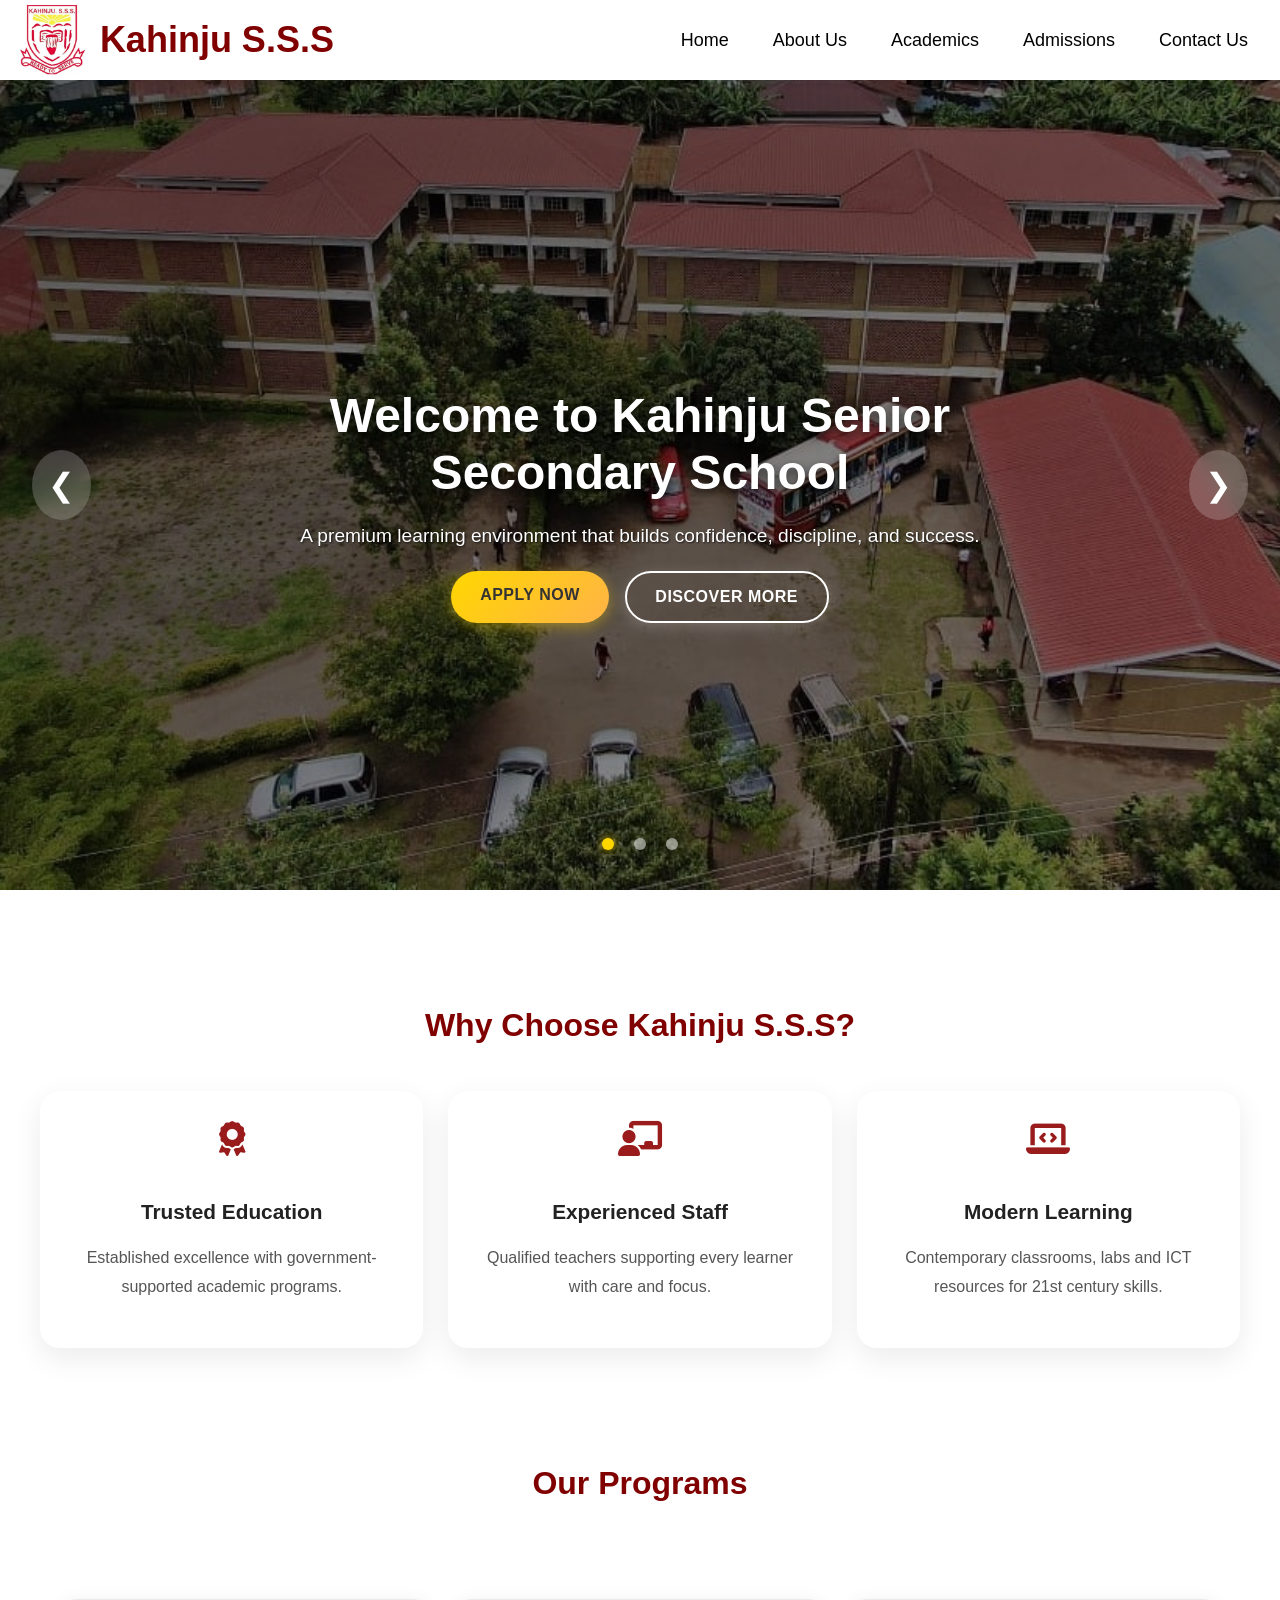
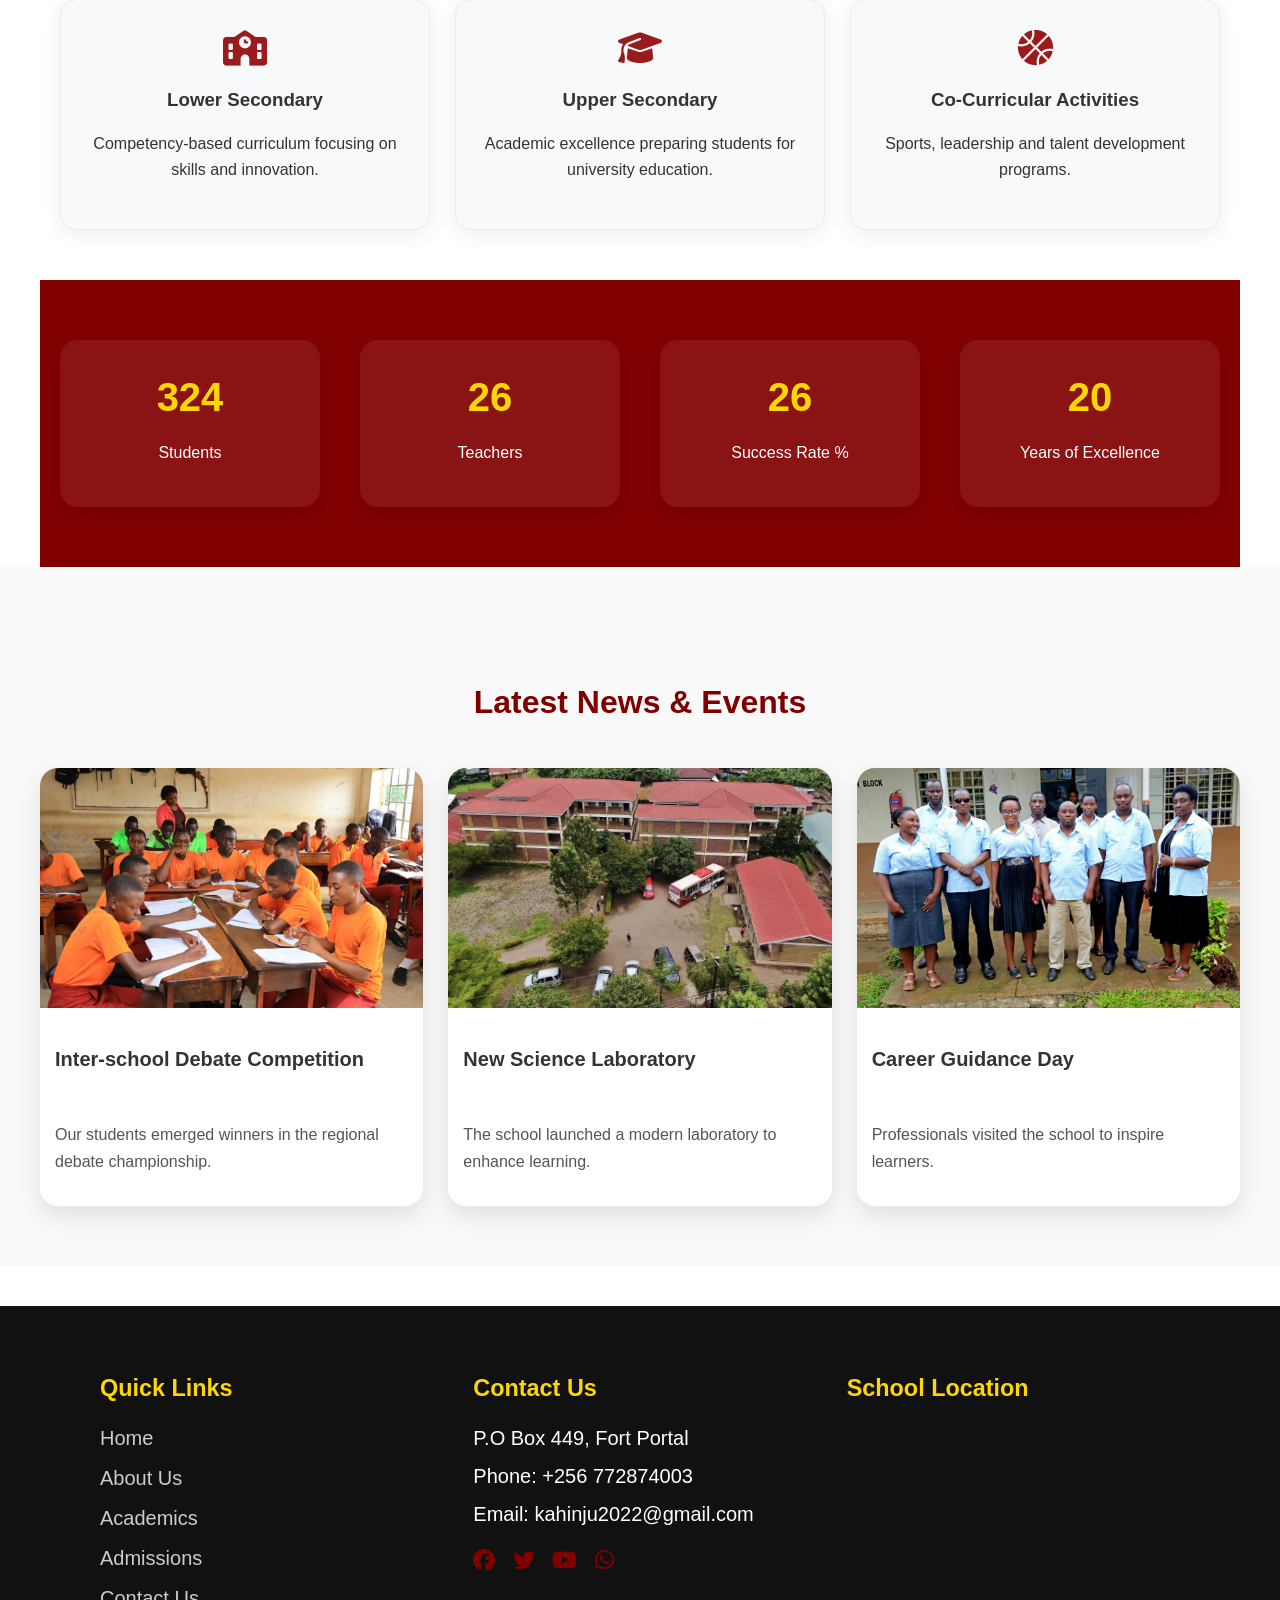
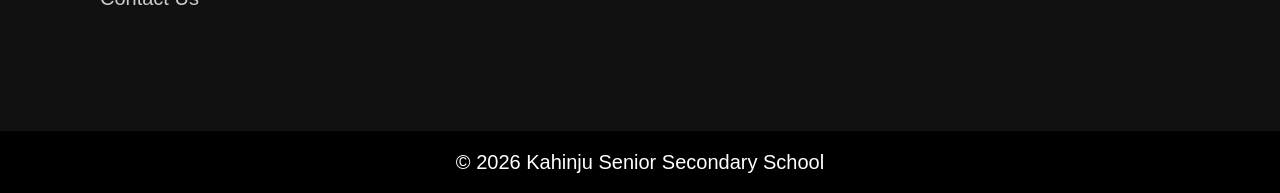
==== index.html @ 21c419ec "update update" ====
<!DOCTYPE html>
<html lang="en">
<head>
<meta charset="UTF-8">
<meta name="viewport" content="width=device-width, initial-scale=1.0">

<title>Kahinju Senior Secondary School</title>

<!-- Font Awesome -->
<link rel="stylesheet"
href="https://cdnjs.cloudflare.com/ajax/libs/font-awesome/6.4.0/css/all.min.css">

<!-- CSS -->
<link rel="stylesheet" href="css/style.css">
</head>

<body>

<!-- ================= HEADER ================= -->
<header>
<div class="logo-area">
<img src="images/logo.jpg" alt="School Logo">
<h2>Kahinju S.S.S</h2>
</div>

<nav>
<a href="index.html">Home</a>
<a href="about.html">About Us</a>
<a href="academics.html">Academics</a>
<a href="admissions.html">Admissions</a>
<a href="contact.html">Contact Us</a>
</nav>
<button class="menu-toggle" aria-label="Toggle menu"><i class="fas fa-bars"></i></button>
</header>

<!-- ================= HERO SLIDER ================= -->
<section class="hero">

<div class="slider">

<div class="slide active">
<img src="images/view.jpeg" alt="School View">
<div class="slide-overlay"></div>
</div>

<div class="slide">
<img src="images/students.jpeg" alt="Students">
<div class="slide-overlay"></div>
</div>

<div class="slide">
<img src="images/staff.jpeg" alt="Staff">
<div class="slide-overlay"></div>
</div>

</div>

<div class="hero-content">
<h1 class="hero-title">Welcome to Kahinju Senior Secondary School</h1>
<p class="hero-subtitle">A premium learning environment that builds confidence, discipline, and success.</p>
<div class="hero-buttons">
<a href="admissions.html" class="btn-primary">Apply Now</a>
<a href="about.html" class="btn-secondary">Discover More</a>
</div>
</div>

<button class="prev" type="button" aria-label="Previous slide">&#10094;</button>
<button class="next" type="button" aria-label="Next slide">&#10095;</button>

<div class="dots">
<span class="dot active" data-slide="0"></span>
<span class="dot" data-slide="1"></span>
<span class="dot" data-slide="2"></span>
</div>

</section>

<!-- ================= WHY CHOOSE US ================= -->
<section class="why-choose" aria-label="Why Choose Us">
<h2 class="section-title">Why Choose Kahinju S.S.S?</h2>
<div class="why-grid">
<div class="why-card">
<i class="fas fa-award"></i>
<h3>Trusted Education</h3>
<p>Established excellence with government-supported academic programs.</p>
</div>
<div class="why-card">
<i class="fas fa-chalkboard-teacher"></i>
<h3>Experienced Staff</h3>
<p>Qualified teachers supporting every learner with care and focus.</p>
</div>
<div class="why-card">
<i class="fas fa-laptop-code"></i>
<h3>Modern Learning</h3>
<p>Contemporary classrooms, labs and ICT resources for 21st century skills.</p>
</div>
</div>
</section>

<!-- ================= PROGRAMS ================= -->
<section aria-label="Our Programs">
<h2 class="section-title">Our Programs</h2>

<div class="cards">

<div class="card">
<i class="fas fa-school"></i>
<h3>Lower Secondary</h3>
<p>Competency-based curriculum focusing on skills and innovation.</p>
</div>

<div class="card">
<i class="fas fa-graduation-cap"></i>
<h3>Upper Secondary</h3>
<p>Academic excellence preparing students for university education.</p>
</div>

<div class="card">
<i class="fas fa-basketball-ball"></i>
<h3>Co-Curricular Activities</h3>
<p>Sports, leadership and talent development programs.</p>
</div>

</div>
</section>

<!-- ================= STATISTICS ================= -->
<section class="stats">

<div class="stat">
<h2 class="counter" data-target="1200">0</h2>
<p>Students</p>
</div>

<div class="stat">
<h2 class="counter" data-target="70">0</h2>
<p>Teachers</p>
</div>

<div class="stat">
<h2 class="counter" data-target="98">0</h2>
<p>Success Rate %</p>
</div>

<div class="stat">
<h2 class="counter" data-target="20">0</h2>
<p>Years of Excellence</p>
</div>

</section>

<!-- ================= NEWS ================= -->
<section class="news">

<h2 class="section-title">Latest News & Events</h2>

<div class="news-container">

<div class="news-card">
<img src="images/class.jpeg" alt="Debate Competition">
<h3>Inter-school Debate Competition</h3>
<p>Our students emerged winners in the regional debate championship.</p>
</div>

<div class="news-card">
<img src="images/view.jpeg" alt="Science Laboratory">
<h3>New Science Laboratory</h3>
<p>The school launched a modern laboratory to enhance learning.</p>
</div>

<div class="news-card">
<img src="images/staff2.jpeg" alt="Career Guidance">
<h3>Career Guidance Day</h3>
<p>Professionals visited the school to inspire learners.</p>
</div>

</div>
</section>

<!-- ================= FOOTER ================= -->
<footer class="footer">

<div class="footer-container">

<div class="footer-section">
<h3>Quick Links</h3>
<ul>
<li><a href="index.html">Home</a></li>
<li><a href="about.html">About Us</a></li>
<li><a href="academics.html">Academics</a></li>
<li><a href="admissions.html">Admissions</a></li>
<li><a href="contact.html">Contact Us</a></li>
</ul>
</div>

<div class="footer-section">
<h3>Contact Us</h3>
<p>P.O Box 449, Fort Portal</p>
<p>Phone: +256 772874003</p>
<p>Email: kahinju2022@gmail.com</p>

<div class="social-icons">
<i class="fab fa-facebook"></i>
<i class="fab fa-twitter"></i>
<i class="fab fa-youtube"></i>
<i class="fab fa-whatsapp"></i>
</div>
</div>

<div class="footer-section map-section">
<h3>School Location</h3>
<iframe
src="https://www.google.com/maps?q=Fort%20Portal%20Uganda&output=embed"
title="School Location Map"
loading="lazy">
</iframe>
</div>

</div>

<div class="footer-bottom">
© 2026 Kahinju Senior Secondary School
</div>

</footer>

<!-- ================= JAVASCRIPT ================= -->
<script>

let slides=document.querySelectorAll(".slide");
let dots=document.querySelectorAll(".dot");
let index=0;
let autoSlideInterval;

function showSlide(i){
slides.forEach(s=>s.classList.remove("active"));
dots.forEach(d=>d.classList.remove("active"));
slides[i].classList.add("active");
dots[i].classList.add("active");
index=i;
}

function nextSlide(){
index=(index+1)%slides.length;
showSlide(index);
}

function prevSlide(){
index=(index-1+slides.length)%slides.length;
showSlide(index);
}

document.querySelector(".next").onclick=nextSlide;
document.querySelector(".prev").onclick=prevSlide;

dots.forEach((dot, i) => {
dot.addEventListener('click', () => showSlide(i));
});

function startAutoSlide(){
autoSlideInterval = setInterval(nextSlide, 5000);
}

function stopAutoSlide(){
clearInterval(autoSlideInterval);
}

startAutoSlide();

// Pause on hover
document.querySelector('.hero').addEventListener('mouseenter', stopAutoSlide);
document.querySelector('.hero').addEventListener('mouseleave', startAutoSlide);

/* COUNTER */
const statsSection = document.querySelector('.stats');
let countersStarted = false;

const observer = new IntersectionObserver((entries) => {
    entries.forEach(entry => {
        if (entry.isIntersecting && !countersStarted) {
            countersStarted = true;
            startCounters();
        }
    });
}, { threshold: 0.3 }); // Trigger when 30% of the section is visible

if (statsSection) {
    observer.observe(statsSection);
}

function startCounters() {
    document.querySelectorAll(".counter").forEach(counter => {
        const update = () => {
            const target = +counter.dataset.target;
            const count = +counter.innerText;
            const inc = target / 100;

            if (count < target) {
                counter.innerText = Math.ceil(count + inc);
                setTimeout(update, 20);
            } else {
                counter.innerText = target;
            }
        };
        update();
    });
}



</script>
<script src="js/menu.js"></script>

</body>
</html>
---- css/style.css ----
/* ===== GENERAL ===== */
*, *::before, *::after {
  box-sizing: border-box;
}

body{
margin:0;
font-family:'Segoe UI', Tahoma, Geneva, Verdana, sans-serif;
line-height:1.6;
color:#222;
min-height:100vh;
background:#fff;
}

img {
  max-width: 100%;
  height: auto;
  display: block;
}

.section-title{
text-align:center;
font-size:2.2rem;
margin:50px 0 30px;
font-weight:600;
color:#333;
}

/* ===== HEADER / NAVIGATION ===== */

header{
position:sticky;
top:0;
background:white;
display:flex;
justify-content:space-between;
align-items:center;
min-height:80px;
padding:0 20px;
flex-wrap:wrap;
box-shadow:0 2px 8px rgba(0,0,0,0.1);
z-index:1000;
}

/* logo area */
.logo-area{
display:flex;
align-items:center;
gap:15px;
color:maroon;
height:100%;
}

/* logo image stays visible */
.logo-area img{
max-height:70px;
width:auto;
object-fit:contain;
}

/* school name */
.logo-area h2{
font-size:36px;
margin:0;
font-weight:600;
}

/* navigation links */
nav{
display:flex;
align-items:center;
flex-wrap:wrap;
gap:20px;
justify-content:center;
}

nav a{
text-decoration:none;
color:black;
font-weight:500;
margin:0;
padding:8px 12px;
font-size:18px;
display:flex;
align-items:center;
height:auto;
transition:0.3s;
border-radius:4px;
}

nav a:hover{
color:#ffd700;
}

.menu-toggle {
  display: none;
  border: none;
  background: none;
  color: #222;
  font-size: 2rem;
  cursor: pointer;
  padding: 10px;
}

/* ===== HERO ===== */
.hero{
position:relative;
height:90vh;
overflow:hidden;
}

.slider,.slide{
position:absolute;
width:100%;
height:100%;
}

.slide{
opacity:0;
transition:opacity 1.2s ease-in-out;
}

.slide.active{opacity:1;}

.slide img{
width:100%;
height:100%;
object-fit:cover;
}

.slide-overlay {
position: absolute;
top: 0;
left: 0;
width: 100%;
height: 100%;
background: linear-gradient(135deg, rgba(0,0,0,0.6) 0%, rgba(0,0,0,0.4) 100%);
}

.hero-content{
position:absolute;
top:50%;
left:50%;
transform:translate(-50%, -50%);
color:white;
text-align:center;
z-index:3;
max-width:800px;
width:90%;
animation: fadeInUp 1.5s ease-out;
}

@keyframes fadeInUp {
from {
opacity: 0;
transform: translate(-50%, -30%);
}
to {
opacity: 1;
transform: translate(-50%, -50%);
}
}

.hero-title{
font-size:3.5rem;
font-weight:700;
margin-bottom:1rem;
text-shadow:2px 2px 4px rgba(0,0,0,0.7);
line-height:1.2;
color: white !important;
}

.hero-tag{
font-size:0.95rem;
letter-spacing:0.18em;
text-transform:uppercase;
color:#ffd700;
margin-bottom:1rem;
font-weight:700;
}

.hero-subtitle{
font-size:1.3rem;
margin-bottom:2rem;
text-shadow:1px 1px 2px rgba(0,0,0,0.7);
font-weight:300;
color: white !important;
}

.hero-buttons{
display:flex;
gap:1rem;
justify-content:center;
flex-wrap:wrap;
margin-bottom:0;
}

.hero-note{
margin:1.5rem 0 2.5rem;
font-size:1rem;
color:rgba(255,255,255,0.88);
max-width:650px;
margin-left:auto;
margin-right:auto;
line-height:1.8;
}

.btn-primary, .btn-secondary{
display:inline-block;
padding:0.7rem 1.8rem;
border-radius:50px;
text-decoration:none;
font-weight:600;
font-size:1rem;
transition:all 0.3s ease;
text-transform:uppercase;
letter-spacing:0.5px;
}

.btn-primary{
background:linear-gradient(135deg, #ffd700, #ffb347);
color:#333;
box-shadow:0 4px 15px rgba(255,215,0,0.4);
}

.btn-primary:hover{
transform:translateY(-3px);
box-shadow:0 6px 20px rgba(255,215,0,0.6);
}

.btn-secondary{
background:transparent;
color:white;
border:2px solid white;
box-shadow:0 4px 15px rgba(255,255,255,0.2);
}

.btn-secondary:hover{
background:white;
color:#333;
transform:translateY(-3px);
}

/* arrows */
.prev,.next{
position:absolute;
top:50%;
transform:translateY(-50%);
background:rgba(255,255,255,0.2);
color:white;
border:none;
font-size:2rem;
padding:1rem;
cursor:pointer;
border-radius:50%;
transition:all 0.3s ease;
backdrop-filter:blur(10px);
}

.prev{left:2rem;}
.next{right:2rem;}

.prev:hover, .next:hover{
background:rgba(255,255,255,0.4);
transform:translateY(-50%) scale(1.1);
}

/* dots */
.dots{
position:absolute;
bottom:2rem;
width:100%;
text-align:center;
}

.dot{
height:12px;
width:12px;
background:rgba(255,255,255,0.5);
display:inline-block;
margin:0 8px;
border-radius:50%;
cursor:pointer;
transition:all 0.3s ease;
}

.dot.active{background:#ffd700; box-shadow:0 0 10px rgba(255,215,0,0.8);}

.dot:hover{background:rgba(255,255,255,0.8);}

/* ===== CARDS ===== */
.cards{
display:flex;
gap:25px;
padding:50px 20px;
max-width:1200px;
margin:0 auto;
}

.why-choose{
background:#fff;
padding:60px 20px;
}

.why-grid{
display:grid;
grid-template-columns:repeat(3,minmax(220px,1fr));
gap:25px;
max-width:1200px;
margin:0 auto;
}

.why-card{
background:white;
border-radius:20px;
padding:30px;
box-shadow:0 10px 30px rgba(0,0,0,0.08);
text-align:center;
transition:transform 0.3s ease, box-shadow 0.3s ease;
}

.why-card:hover{
transform:translateY(-6px);
box-shadow:0 18px 45px rgba(0,0,0,0.12);
}

.why-card i{
font-size:2.2rem;
color:#991b1b;
margin-bottom:18px;
}

.why-card h3{
font-size:1.3rem;
margin-bottom:12px;
color:#222;
}

.why-card p{
color:#555;
line-height:1.8;
}

.card{
flex:1;
background:#f8f9fa;
padding:30px 25px;
text-align:center;
border-radius:16px;
box-shadow:0 4px 20px rgba(0,0,0,0.08);
transition:transform .3s ease, box-shadow .3s ease;
border:1px solid #e9ecef;
}

.card i{
font-size:2.2rem;
color:#991b1b;
margin-bottom:20px;
display:block;
}

.card:hover{
background:#003366;
color:white;
transform:translateY(-5px);
}

/* ===== STATS ===== */
.stats{
background:maroon;
color:white;
display:flex;
justify-content:center;
gap:40px;
padding:60px 20px;
text-align:center;
max-width:1200px;
margin:0 auto;
}

.stat{
flex:1;
padding:25px 20px;
border-radius:18px;
background:rgba(255,255,255,0.08);
box-shadow:0 10px 20px rgba(0,0,0,0.08);
}

.stat h2{
color:#ffd700;
font-size:2.5rem;
margin:0;
font-weight:700;
}

.stat p{
margin-top:10px;
font-size:1rem;
line-height:1.7;
}

/* ===== NEWS ===== */
.news{
background:#f9f9f9;
padding:60px 20px;
}

.news-container{
display:flex;
gap:25px;
max-width:1200px;
margin:0 auto;
}

.news-card{
background:white;
flex:1;
border-radius:18px;
overflow:hidden;
box-shadow:0 10px 25px rgba(0,0,0,0.1);
transition:transform 0.3s ease, box-shadow 0.3s ease;
}

.news-card:hover{
transform:translateY(-6px);
box-shadow:0 14px 30px rgba(0,0,0,0.14);
}

.news-card img{
width:100%;
height:240px;
object-fit:cover;
}

.news-card h3,
.news-card p{
padding:15px;
}

.news-card h3{
font-size:1.25rem;
margin-bottom:10px;
}

.news-card p{
color:#555;
line-height:1.7;
}
/* ================= ABOUT HERO ================= */

/* ================= ABOUT HERO ================= */

.about-hero{
    position: relative;
    width: 100%;
    height: auto;      /* IMPORTANT — remove fixed height */
    overflow: hidden;
}

/* static image */
.about-image img{
    width: 100%;
    height: auto;      /* keeps original proportions */
    display: block;
}

/* dark overlay */
.about-hero::after{
    content:"";
    position:absolute;
    top:0;
    left:0;
    width:100%;
    height:100%;
    background:rgba(0,0,0,0.6);
}

/* text on image */
.hero-content{
    position: absolute;
    top: 50%;
    left: 50%;
    transform: translate(-50%, -50%);
    color: white;
    text-align: center;
}

.hero-content h1{
    font-size: 60px;
    text-shadow: 0 4px 10px rgba(0,0,0,0.7);
    color: white;
}

.hero-content p{
    color: white;
}
/* ================= ABOUT HISTORY SECTION ================= */

.about-history {
  padding: 60px 80px;
  background: #f9f9f9;
}

/* container layout */
.history-container {
  display: flex;
  align-items: center;
  justify-content: space-between;
  gap: 50px;
}

/* LEFT SIDE - TEXT */
.history-text {
  flex: 1;
}

.history-text h2 {
  font-size: 36px;
  color: maroon;
  margin-bottom: 20px;
}

.history-text p {
  font-size: 18px;
  line-height: 1.7;
  text-align: justify;
  margin-bottom: 15px;
}

/* RIGHT SIDE - IMAGE */
.history-image {
  flex: 1;
  display: flex;
  justify-content: flex-end;
  height: 500px;

}

.history-image img {
  width: 100%;
  max-width: 500px;
  border-radius: 10px;
  object-fit: cover;
  width: 100%;
  height: 100%;
}

/* ================= SCHOOL STATEMENTS ================= */

.school-statements {
  padding: 60px 80px;
  background: #f9f9f9;
}

/* section heading */
.section-title {
  text-align: center;
  font-size: 36px;
  color: maroon;
  margin-bottom: 40px;
}

/* container layout */
.statements-container {
  display: flex;
  justify-content: space-between;
  align-items: stretch; /* equal height boxes */
  gap: 30px;
}

/* statement boxes */
.statement-box {
  flex: 1;                 /* equal width like history columns */
  background: white;
  padding: 30px;
  border-radius: 10px;
  box-shadow: 0 3px 10px rgba(0,0,0,0.1);
  text-align: center;
  transition: 0.3s;
}

/* hover effect */
.statement-box:hover {
  transform: translateY(-5px);
  color: green;
}

/* icons */
.statement-box i {
  font-size: 35px;
  color: maroon;
  margin-bottom: 15px;
}

/* headings */
.statement-box h3 {
  font-size: 22px;
  margin-bottom: 15px;
}

/* text */
.statement-box p,
.statement-box ul {
  font-size: 18px;
  line-height: 1.6;
}

/* remove list bullets */
.statement-box ul {
  list-style: none;
  padding: 0;
}

.statement-box li {
  margin: 5px 0;
}


/* ================= FOOTER ================= */

.footer {
  background: #111;
  color: white;
  width: 100%;
  margin-top: 40px;
  font-size: 20px;
}

/* container layout */
.footer-container {
  display: flex;
  justify-content: space-between;
  align-items: stretch;
  gap: 40px;
  padding: 40px 60px;
  max-width: 1200px;
  margin: 0 auto;
  flex-wrap: wrap;
}

/* footer sections */
.footer-section {
  flex: 1;
  min-width: 250px;
}

.footer h3 {
  margin-bottom: 15px;
  color: #ffd700;
}

.footer p {
  margin: 6px 0;
}

/* quick links */
.footer-section ul {
  list-style: none;
  padding: 0;
  margin: 0;
}

.footer-section ul li {
  margin: 8px 0;
}

.footer-section ul li a {
  color: #ccc;
  text-decoration: none;
  transition: 0.3s;
}

.footer-section ul li a:hover {
  color: #ffd700;
}

/* social icons */
.social-icons {
  margin-top: 15px;
}

.social-icons i {
  font-size: 22px;
  margin-right: 12px;
  cursor: pointer;
  transition: 0.3s;
  color: maroon;
}

.social-icons i:hover {
  color: #ffd700;
}

/* map section */
.map-section iframe {
  width: 100%;
  height: 250px;
  border: none;
  border-radius: 8px;
  margin-top: 10px;
}

/* bottom copyright */
.footer-bottom {
  text-align: center;
  background: #000;
  padding: 15px;
  font-size: 20px;
}

/* ===== RESPONSIVE ===== */
@media(max-width:768px){
header{
flex-direction:column;
}

.cards,
.news-container,
.stats{
flex-direction:column;
}

.why-grid {
    grid-template-columns: repeat(2, 1fr);
    gap: 20px;
}

.footer-container {
    flex-direction: column;
    gap: 30px;
    padding: 30px 20px;
}

.footer-section {
    text-align: center;
}

.map-section iframe {
    height: 220px;
}
}

/* ================= SMOOTH SCROLL ================= */
html {
  scroll-behavior: smooth;
}

/* ================= HEADER SCROLL EFFECT ================= */
header {
  transition: all 0.3s ease;
}

header.scrolled {
  height: 50px;
  box-shadow: 0 4px 12px rgba(0,0,0,0.15);
}

/* ACTIVE NAVIGATION LINK */
nav a.active {
  color: maroon;
  border-bottom: 3px solid maroon;
  padding-bottom: 5px;
}



/* ================= UNIVERSITY LEVEL ACADEMICS ================= */

.academics section {
    padding: 70px 10%;
}
/* ================= ACADEMICS HERO FINAL ================= */

.academics-hero {
    position: relative;
    width: 100%;
    height: 100vh;
    overflow: hidden;
}

.academics-hero img {
    position: absolute;
    top: 0;
    left: 0;
    width: 100%;
    height: 100%;
    object-fit: cover;
}

.academics-hero .hero-text {
    position: absolute;
    top: 50%;
    left: 50%;
    transform: translate(-50%, -50%);
    color: white;
    text-align: center;
    z-index: 2;
}

.academics-hero .hero-text h1 {
    font-size: 60px;
    letter-spacing: 2px;
    color: white;
}

.academics-hero .hero-text p {
    font-size: 22px;
    color: white;
}


/* INTRO */
.intro-container {
    display: flex;
    align-items: center;
    gap: 40px;
    flex-wrap: wrap;
}

.intro-text {
    flex: 1;
}

.intro-image {
    flex: 1;
}

.intro-image img {
    width: 100%;
    border-radius: 10px;
}

/* LEVELS */
.section-title {
    text-align: center;
    margin-bottom: 40px;
    font-size: 32px;
}

.levels-grid {
    display: flex;
    gap: 30px;
    flex-wrap: wrap;
    justify-content: center;
}

.level-card {
    background: #f4f4f4;
    padding: 30px;
    width: 320px;
    border-radius: 10px;
    text-align: center;
    transition: 0.3s;
}

.level-card:hover {
    transform: translateY(-10px);
}

.level-card i {
    font-size: 40px;
    color: maroon;
    margin-bottom: 15px;
}

/* SUBJECTS */
.subjects-container {
    display: flex;
    flex-wrap: wrap;
    gap: 15px;
    justify-content: center;
}

.subjects-container span {
    background: #002147;
    color: white;
    padding: 12px 20px;
    border-radius: 30px;
    transition: 0.3s;
}

.subjects-container span:hover {
    background: maroon;
}

/* FACILITIES */
.facility-container {
    display: flex;
    align-items: center;
    gap: 40px;
    flex-wrap: wrap;
}

.facility-image,
.facility-text {
    flex: 1;
}

.facility-image img {
    width: 100%;
    border-radius: 10px;
}

/* CTA */
.academic-cta {
    text-align: center;
    background: #002147;
    color: white;
}

.apply-btn {
    display: inline-block;
    margin-top: 20px;
    padding: 14px 30px;
    background: gold;
    color: black;
    text-decoration: none;
    font-weight: bold;
    border-radius: 5px;
}


/* GENERAL STYLING */
body {
    font-family: Arial, sans-serif;
    margin: 0;
    line-height: 1.6;
    color: #333;
}

h1, h2, h3 {
    margin-bottom: 0.5em;
}

a {
    text-decoration: none;
}

/* HERO SECTION */
.admission-hero {
    height: 60vh;
    display: flex;
    justify-content: center;
    align-items: center;
    text-align: center;
    color: maroon;
}

.hero-content h1 {
    font-size: 3rem;
    color: maroon;
}

.hero-content p {
    font-size: 1.2rem;
    margin: 1em 0;
}

.cta-btn {
    display: inline-block;
    padding: 12px 25px;
    background-color: #007BFF;
    color: #fff;
    border-radius: 5px;
    font-weight: bold;
    transition: 0.3s;
}

.cta-btn:hover {
    background-color: #0056b3;
}

/* STEPS SECTION */
.admission-steps {
    padding: 50px 20px;
    text-align: center;
}

.steps-container {
    display: flex;
    flex-wrap: wrap;
    justify-content: center;
    gap: 20px;
    margin-top: 30px;
}

.step {
    background-color: #f4f4f4;
    padding: 20px;
    border-radius: 10px;
    width: 180px;
    transition: transform 0.3s;
}

.step:hover {
    transform: translateY(-5px);
}

.step-number {
    font-size: 2rem;
    font-weight: bold;
    color: #007BFF;
    display: block;
    margin-bottom: 10px;
}

/* ADMISSION FORM */
.admission-form-section {
    padding: 50px 20px;
    background-color: #f9f9f9;
}

.admission-form {
    max-width: 600px;
    margin: 0 auto;
    display: flex;
    flex-direction: column;
    gap: 15px;
}

.admission-form input,
.admission-form select {
    padding: 10px;
    border-radius: 5px;
    border: 1px solid #ccc;
}

.admission-form button {
    margin-top: 10px;
}

/* DOCUMENTS & DEADLINES */
.admission-info {
    display: flex;
    flex-wrap: wrap;
    gap: 50px;
    padding: 50px 20px;
    justify-content: center;
}

.admission-info div {
    max-width: 300px;
}

.admission-info ul {
    list-style: square;
    padding-left: 20px;
}

/* FAQ */
.admission-faq {
    padding: 50px 20px;
    background-color: #f4f4f4;
}

.faq-item {
    margin-bottom: 20px;
}

.faq-item h3 {
    cursor: pointer;
    color: #007BFF;
}

/* ================= CONTACT HERO ================= */
.academics-hero {
    position: relative;
    width: 100%;
    height: 100vh;
    overflow: hidden;
}

.academics-hero img {
    position: absolute;
    top: 0;
    left: 0;
    width: 100%;
    height: 100%;
    object-fit: cover;
}

.academics-hero .hero-text {
    position: absolute;
    top: 50%;
    left: 50%;
    transform: translate(-50%, -50%);
    color: maroon;
    text-align: center;
    z-index: 2;
}

.contact-hero h1 {
    font-size: 42px;
    margin-bottom: 10px;
    color: white;
}

.contact-hero p {
    font-size: 18px;
    color: white;
}


/* ================= CONTACT SECTION ================= */

.contact-section {
    display: grid;
    grid-template-columns: 1fr 1.2fr;
    gap: 40px;
    padding: 60px 8%;
    background: #f9f9f9;
}


/* Contact Info */

.contact-info h2 {
    margin-bottom: 25px;
    color: #003366;
}

.info-box {
    display: flex;
    align-items: flex-start;
    gap: 15px;
    margin-bottom: 25px;
}

.info-box i {
    font-size: 20px;
    color: #ff9800;
    margin-top: 5px;
}

.info-box h4 {
    margin: 0;
    color: #003366;
}


/* Contact Form */

.contact-form {
    background: white;
    padding: 30px;
    border-radius: 8px;
    box-shadow: 0 4px 12px rgba(0,0,0,0.08);
}

.contact-form h2 {
    margin-bottom: 20px;
    color: #003366;
}

.contact-form form {
    display: flex;
    flex-direction: column;
}

.contact-form input,
.contact-form textarea {
    margin-bottom: 15px;
    padding: 12px;
    border: 1px solid #ccc;
    border-radius: 5px;
    font-size: 15px;
}

.contact-form input:focus,
.contact-form textarea:focus {
    outline: none;
    border-color: #003366;
}

.contact-form button {
    background: #003366;
    color: white;
    padding: 12px;
    border: none;
    border-radius: 5px;
    font-size: 16px;
    cursor: pointer;
    transition: 0.3s;
}

.contact-form button:hover {
    background: #ff9800;
}


/* ================= CTA SECTION ================= */

.contact-cta {
    text-align: center;
    padding: 60px 20px;
    background: #003366;
    color: white;
}

.cta-btn {
    display: inline-block;
    margin-top: 15px;
    padding: 12px 28px;
    background: #ff9800;
    color: white;
    text-decoration: none;
    border-radius: 5px;
    font-weight: bold;
    transition: 0.3s;
}

.cta-btn:hover {
    background: white;
    color: #003366;
}


/* ================= MOBILE RESPONSIVE ================= */

@media (max-width: 900px) {
    section,
    .cards,
    .news-container,
    .stats,
    .about-history,
    .school-statements,
    .academic-facilities,
    .admission-form-section,
    .admission-faq,
    .contact-section {
        max-width: 1000px;
        margin: 0 auto;
    }

    header {
        padding: 10px 15px;
        align-items: flex-start;
    }

    .logo-area {
        justify-content: center;
        width: 100%;
        gap: 10px;
    }

    .logo-area h2 {
        font-size: 28px;
    }

    .logo-area img {
        max-height: 60px;
    }

    .menu-toggle {
        display: block;
        position: absolute;
        top: 15px;
        right: 15px;
    }

    nav {
        display: none;
        flex-direction: column;
        align-items: center;
        width: 100%;
        margin-top: 15px;
        background: white;
        padding: 15px 0;
        border-radius: 8px;
        box-shadow: 0 4px 12px rgba(0,0,0,0.1);
    }

    nav.show {
        display: flex;
    }

    nav a {
        font-size: 16px;
        padding: 12px 0;
        width: 100%;
        justify-content: center;
        border-bottom: 1px solid #eee;
    }

    nav a:last-child {
        border-bottom: none;
    }

    .hero {
        height: 70vh;
    }

    .hero-title {
        font-size: 2.5rem;
    }

    .hero-subtitle {
        font-size: 1.1rem;
        margin-bottom: 1.5rem;
    }

    .hero-buttons {
        flex-direction: column;
        gap: 0.8rem;
    }

    .btn-primary, .btn-secondary {
        padding: 0.7rem 1.5rem;
        font-size: 1rem;
    }

    .prev, .next {
        padding: 0.8rem;
        font-size: 1.5rem;
    }

    .prev {
        left: 1rem;
    }

    .next {
        right: 1rem;
    }

    .prev,
    .next {
        padding: 8px;
        font-size: 20px;
    }

    .cards,
    .news-container,
    .stats,
    .history-container,
    .statements-container,
    .facility-container,
    .levels-grid,
    .admission-info,
    .contact-section {
        flex-direction: column;
        gap: 20px;
    }

    .cards,
    .news-container,
    .stats {
        padding: 20px;
    }

    .stats {
        padding: 40px 20px;
    }

    .news-card img,
    .history-image img,
    .facility-image img,
    .contact-form img {
        height: auto;
    }

    .about-history,
    .school-statements,
    .academic-facilities,
    .admission-form-section,
    .admission-faq,
    .contact-section,
    .footer-container {
        padding: 30px 20px;
    }

    .history-image {
        height: auto;
    }

    .statement-box,
    .level-card,
    .admission-info div,
    .info-box,
    .step {
        width: 100%;
        max-width: 100%;
    }

    .intro-container,
    .facility-container,
    .history-container {
        align-items: stretch;
    }

    .contact-section {
        grid-template-columns: 1fr;
    }

    .footer-container {
        flex-direction: column;
        gap: 25px;
    }

    .footer iframe {
        height: 220px;
    }
}

@media (max-width: 600px) {
    header {
        padding: 8px 12px;
    }

    .logo-area h2 {
        font-size: 24px;
    }

    .logo-area img {
        max-height: 50px;
    }

    .section-title {
        font-size: 1.8rem;
        margin: 30px 0 20px;
    }

    .hero {
        min-height: 55vh;
    }

    .hero-tag {
        font-size: 0.75rem;
    }

    .hero-title {
        font-size: 1.55rem;
    }

    .hero-subtitle {
        font-size: 0.95rem;
    }

    .hero-buttons {
        flex-direction: column;
        gap: 10px;
    }

    .hero-buttons a {
        width: 100%;
        text-align: center;
    }

    .why-choose,
    .news {
        padding: 20px;
    }

    .why-grid,
    .cards,
    .news-container {
        gap: 20px;
    }

    .why-grid {
        grid-template-columns: 1fr;
    }

    .why-card,
    .card,
    .news-card {
        padding: 20px;
    }

    .stats {
        padding: 30px 20px;
        gap: 20px;
    }

    .stat {
        padding: 15px;
    }

    .footer-container {
        padding: 30px 20px;
        gap: 25px;
    }

    .footer-section {
        text-align: center;
    }

    .map-section iframe {
        height: 200px;
    }

    .admission-hero,
    .academics-hero {
        height: 55vh;
    }

    .admission-form,
    .contact-form {
        width: 100%;
        padding: 0;
    }

    .admission-form input,
    .admission-form select,
    .contact-form input,
    .contact-form textarea {
        font-size: 1rem;
    }

    .admission-info,
    .steps-container,
    .contact-section,
    .footer-container {
        gap: 15px;
    }

    .admission-info div,
    .info-box,
    .statement-box,
    .level-card,
    .step {
        padding: 15px;
    }

    .whatsapp-float {
        width: 50px;
        height: 50px;
        bottom: 18px;
        right: 18px;
    }
}

.hidden-field{
    display:none;
}
.whatsapp-float{
    position: fixed;
    bottom: 25px;
    right: 25px;
    background: #25D366;
    color: white;
    font-size: 26px;
    width: 55px;
    height: 55px;
    display:flex;
    align-items:center;
    justify-content:center;
    border-radius:50%;
    text-decoration:none;
    box-shadow:0 4px 10px rgba(0,0,0,0.3);
    z-index:1000;
    transition:0.3s;
}

.whatsapp-float:hover{
    transform: scale(1.1);
}

.contact-info,
.contact-form{
    animation: fadeUp 1s ease forwards;
}

@keyframes fadeUp{
    from{
        opacity:0;
        transform:translateY(40px);
    }
    to{
        opacity:1;
        transform:translateY(0);
    }
}
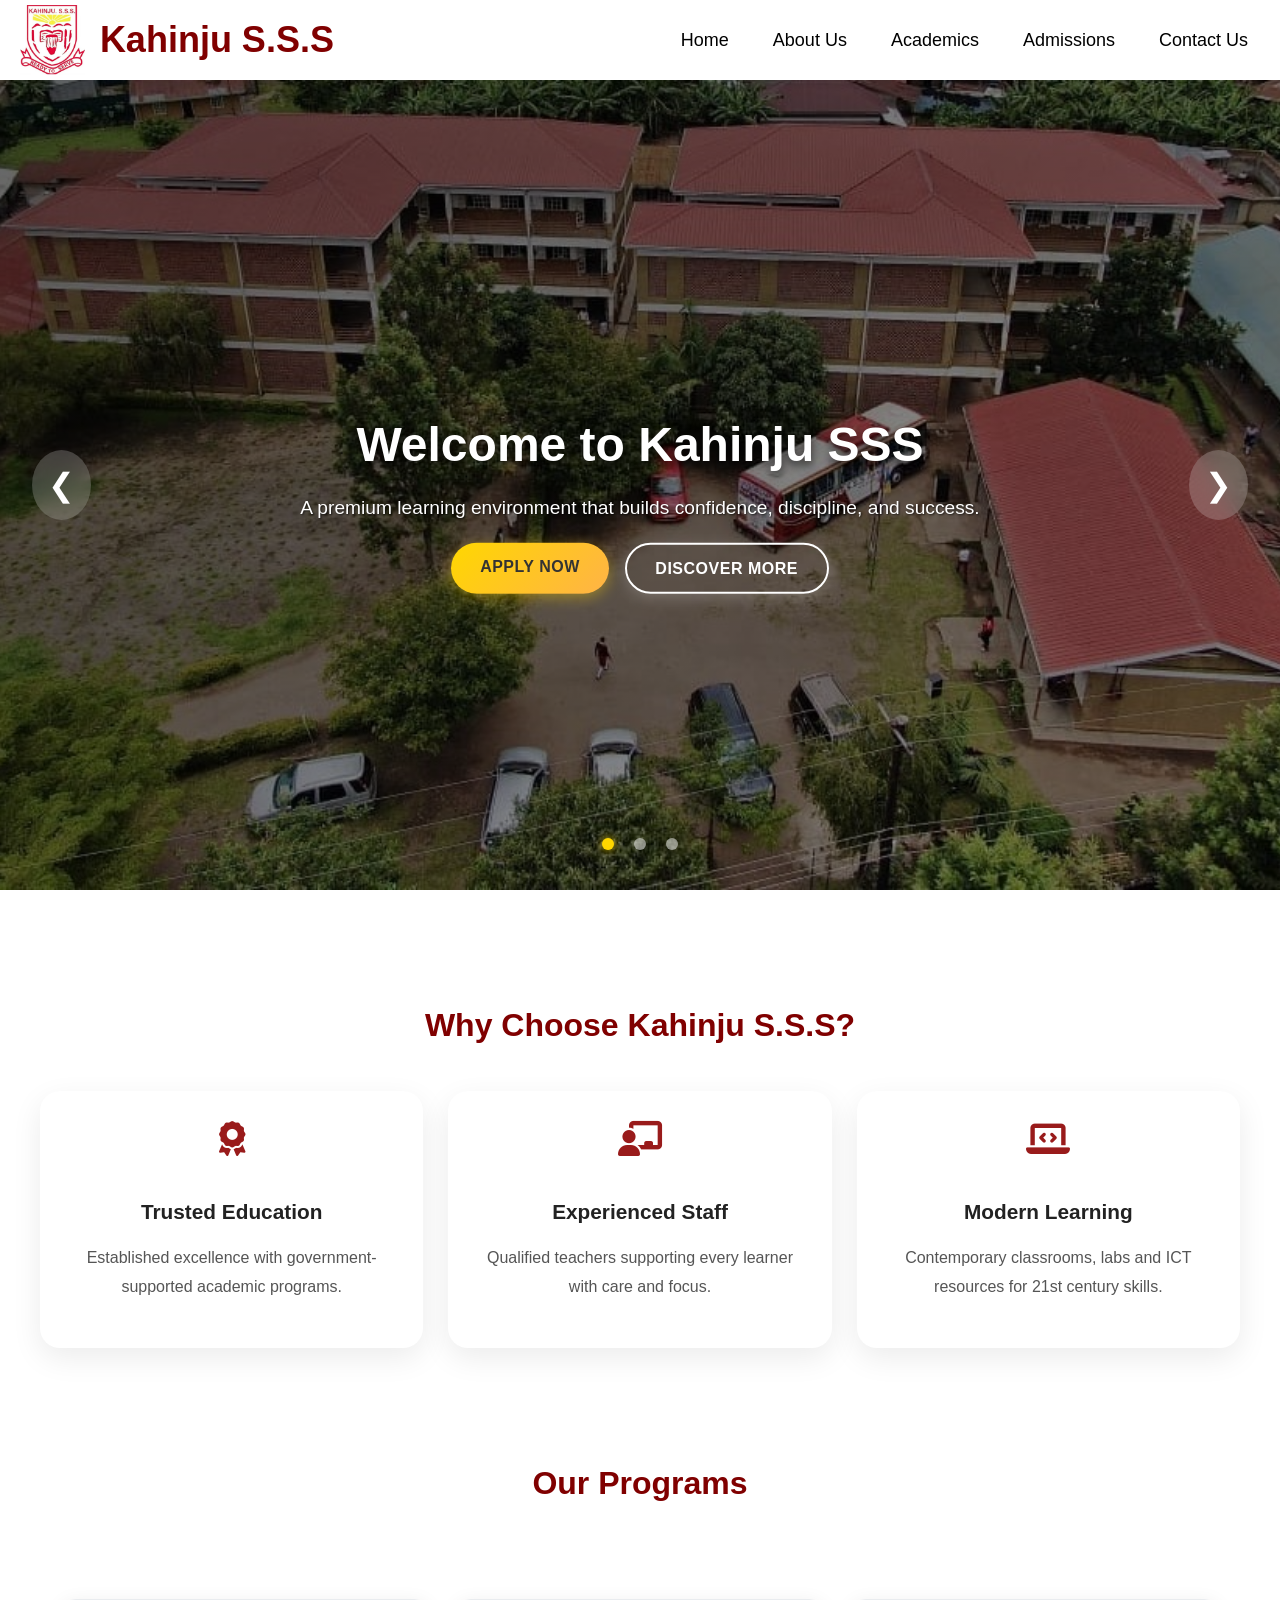
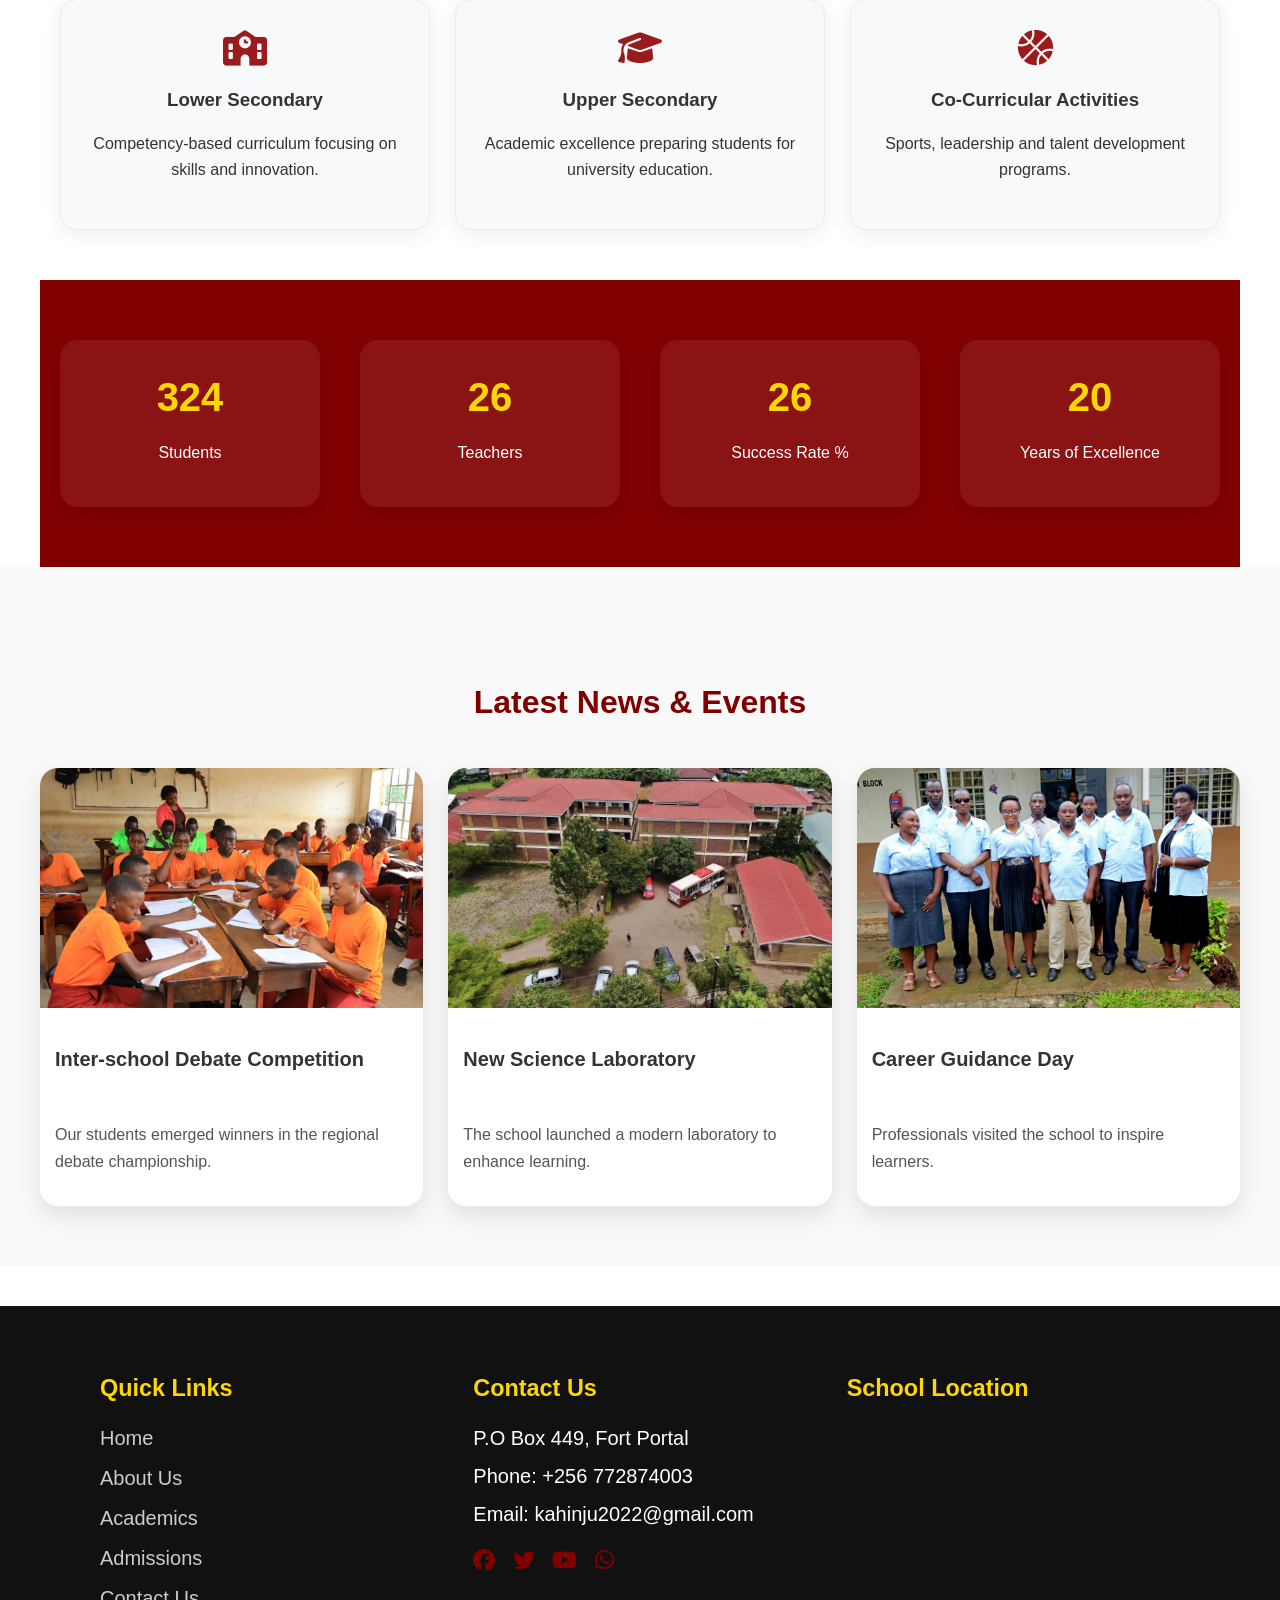
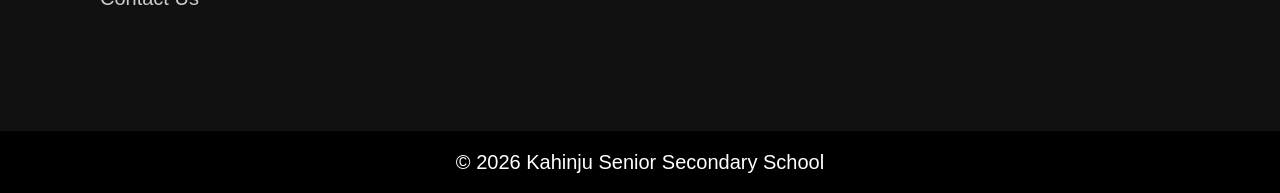
==== commit 3618f15a: "update update" ====
--- a/index.html
+++ b/index.html
@@ -56,7 +56,7 @@
 </div>
 
 <div class="hero-content">
-<h1 class="hero-title">Welcome to Kahinju Senior Secondary School</h1>
+<h1 class="hero-title">Welcome to Kahinju SSS</h1>
 <p class="hero-subtitle">A premium learning environment that builds confidence, discipline, and success.</p>
 <div class="hero-buttons">
 <a href="admissions.html" class="btn-primary">Apply Now</a>
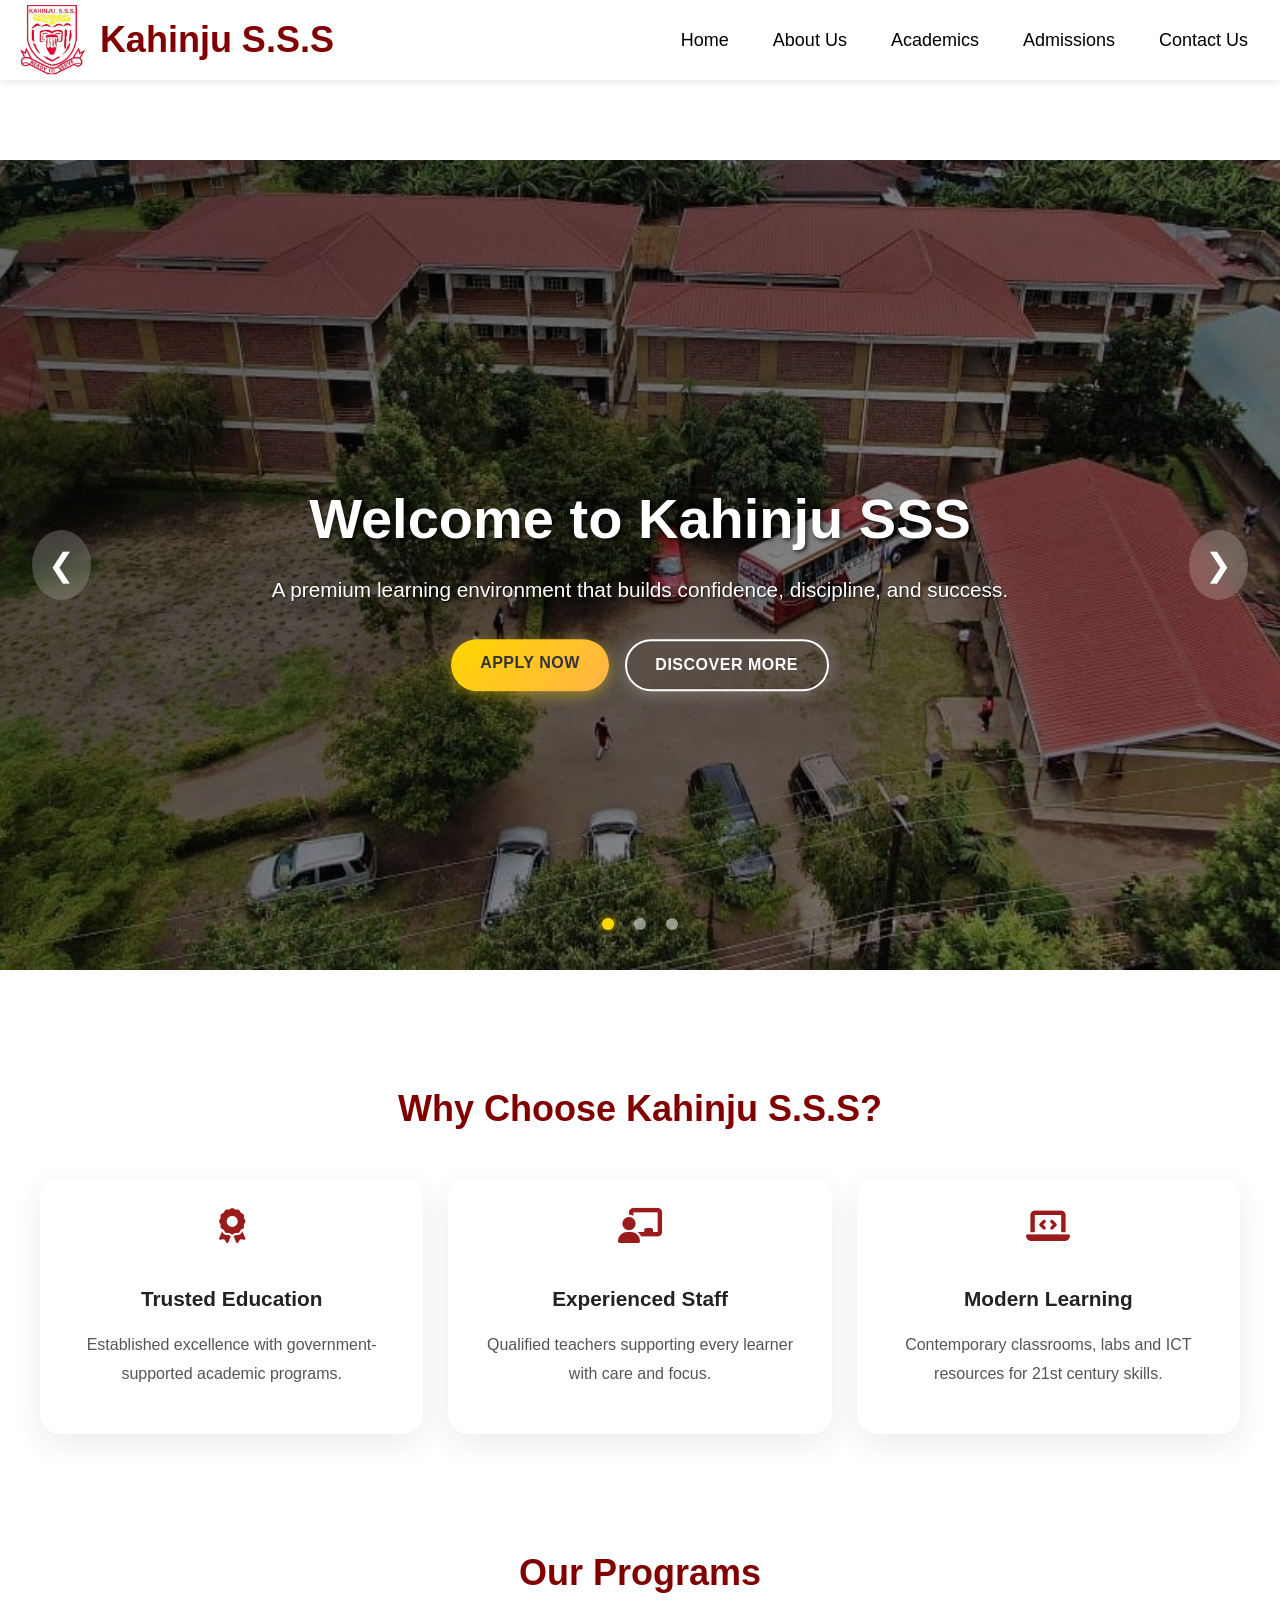
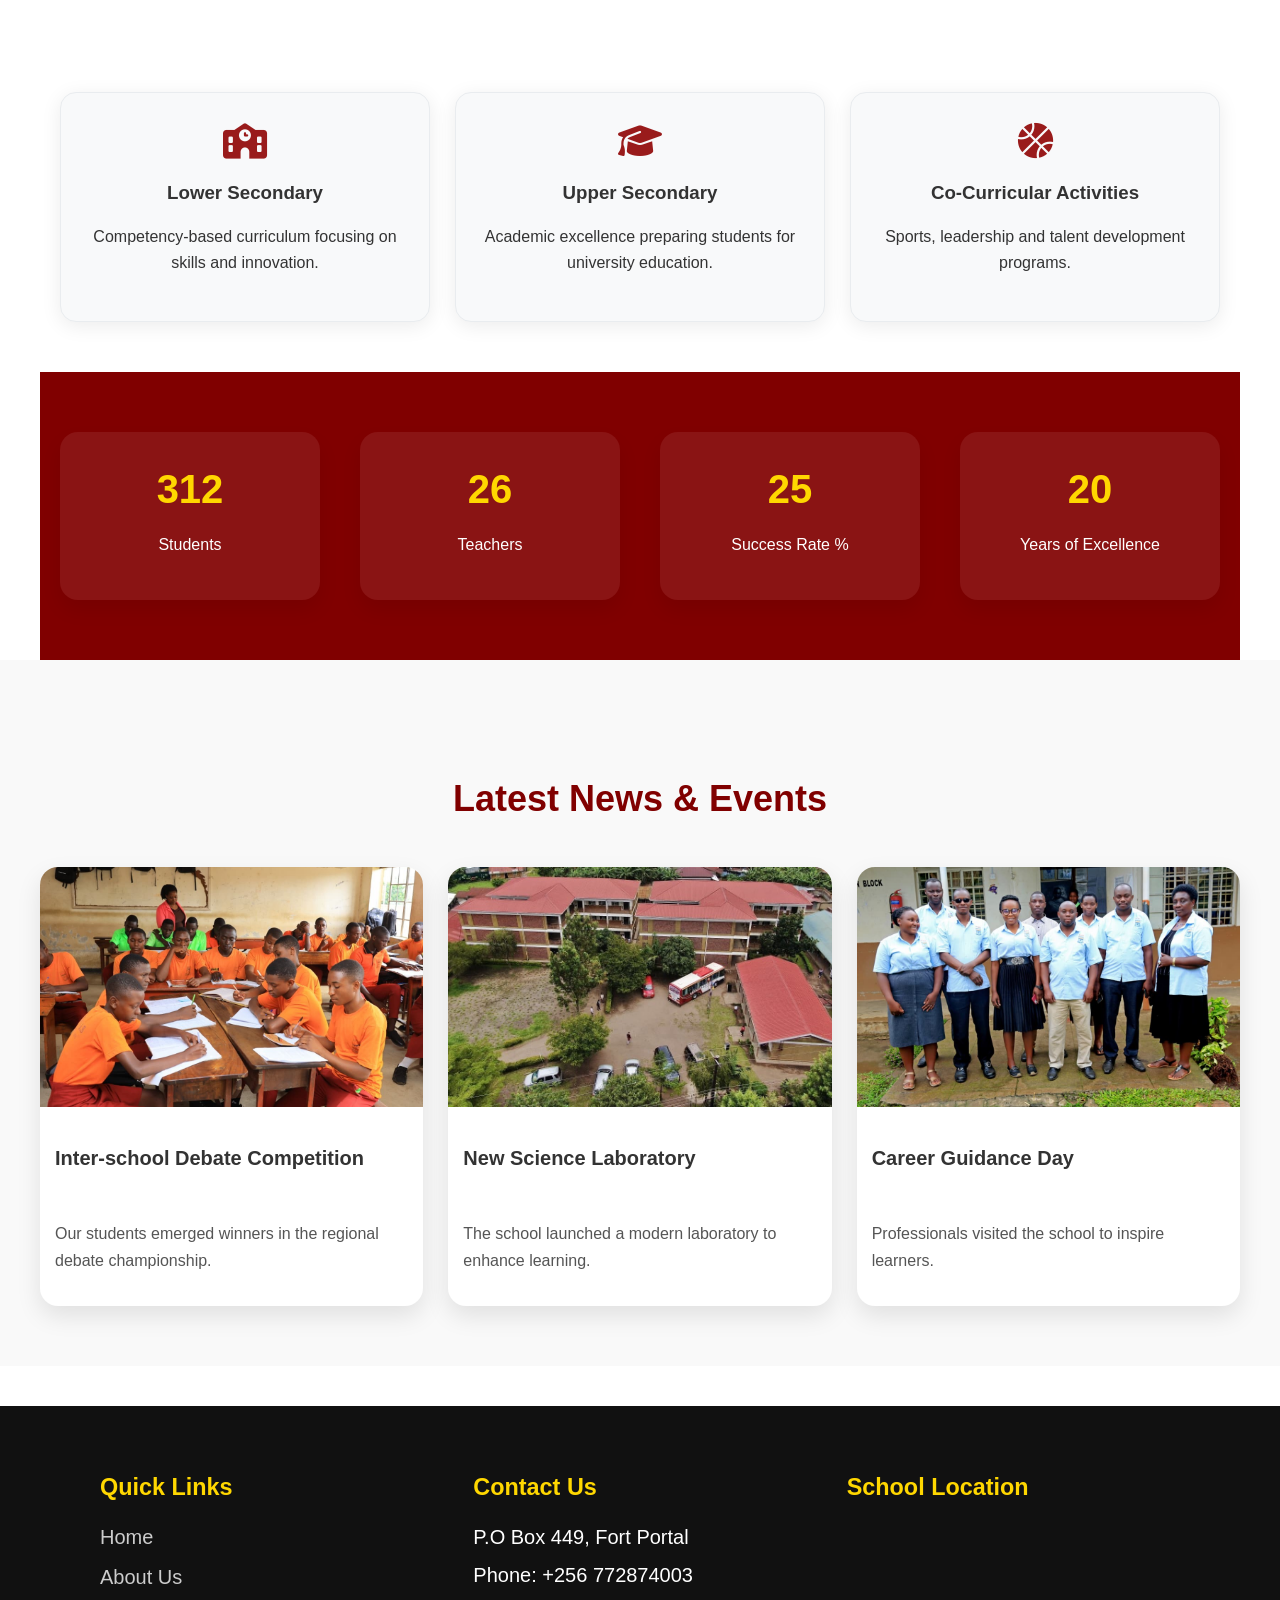
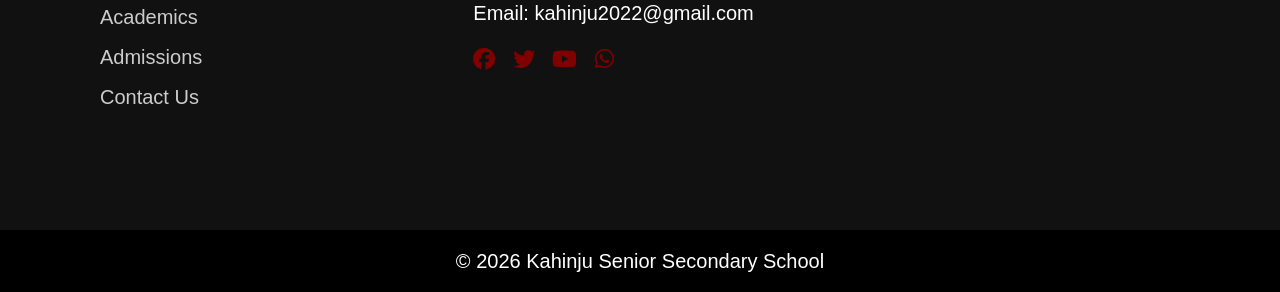
==== commit f7c63021: "update" ====
--- a/index.html
+++ b/index.html
@@ -56,7 +56,7 @@
 </div>
 
 <div class="hero-content">
-<h1 class="hero-title">Welcome to Kahinju SSS</h1>
+<h2 class="hero-title">Welcome to Kahinju SSS</h2>
 <p class="hero-subtitle">A premium learning environment that builds confidence, discipline, and success.</p>
 <div class="hero-buttons">
 <a href="admissions.html" class="btn-primary">Apply Now</a>
--- a/css/style.css
+++ b/css/style.css
@@ -107,6 +107,7 @@
 position:relative;
 height:90vh;
 overflow:hidden;
+margin-top: 80px;
 }
 
 .slider,.slide{
@@ -452,6 +453,7 @@
 
 .about-hero{
     position: relative;
+    margin-top: 80px;
     width: 100%;
     height: auto;      /* IMPORTANT — remove fixed height */
     overflow: hidden;
@@ -768,14 +770,29 @@
 
 .academics section {
     padding: 70px 10%;
-}
+    max-width: 1160px;
+    margin: 0 auto;
+}
+
 /* ================= ACADEMICS HERO FINAL ================= */
 
 .academics-hero {
     position: relative;
     width: 100%;
-    height: 100vh;
+    min-height: 85vh;
     overflow: hidden;
+    display: flex;
+    align-items: center;
+    justify-content: center;
+    margin-top: 80px;
+}
+
+.academics-hero::before {
+    content: "";
+    position: absolute;
+    inset: 0;
+    background: linear-gradient(180deg, rgba(0,0,0,0.32), rgba(0,0,0,0.72));
+    z-index: 1;
 }
 
 .academics-hero img {
@@ -785,138 +802,259 @@
     width: 100%;
     height: 100%;
     object-fit: cover;
+    filter: brightness(0.78);
 }
 
 .academics-hero .hero-text {
-    position: absolute;
-    top: 50%;
-    left: 50%;
-    transform: translate(-50%, -50%);
-    color: white;
-    text-align: center;
+    position: relative;
     z-index: 2;
+    max-width: 860px;
+    width: 100%;
+    padding: 0 20px;
 }
 
 .academics-hero .hero-text h1 {
-    font-size: 60px;
+    font-size: 4.2rem;
     letter-spacing: 2px;
     color: white;
+    line-height: 1.05;
+    margin-bottom: 1rem;
+    text-transform: uppercase;
 }
 
 .academics-hero .hero-text p {
-    font-size: 22px;
-    color: white;
-}
-
+    font-size: 1.35rem;
+    color: #f1f1f1;
+    max-width: 680px;
+    margin: 0 auto;
+    line-height: 1.6;
+}
 
 /* INTRO */
+.academic-intro {
+    padding: 80px 0;
+}
+
 .intro-container {
-    display: flex;
+    display: grid;
+    grid-template-columns: 1.2fr 0.8fr;
+    gap: 40px;
     align-items: center;
-    gap: 40px;
-    flex-wrap: wrap;
-}
-
-.intro-text {
-    flex: 1;
-}
-
-.intro-image {
-    flex: 1;
+}
+
+.intro-text h2 {
+    font-size: 2.8rem;
+    margin-bottom: 1rem;
+}
+
+.intro-text p {
+    font-size: 1.05rem;
+    color: #444;
+    margin-bottom: 1.25rem;
+    line-height: 1.8;
 }
 
 .intro-image img {
     width: 100%;
-    border-radius: 10px;
+    border-radius: 18px;
+    box-shadow: 0 24px 70px rgba(0,0,0,0.1);
 }
 
 /* LEVELS */
 .section-title {
     text-align: center;
     margin-bottom: 40px;
-    font-size: 32px;
+    font-size: 36px;
 }
 
 .levels-grid {
-    display: flex;
+    display: grid;
+    grid-template-columns: repeat(auto-fit, minmax(280px, 1fr));
     gap: 30px;
-    flex-wrap: wrap;
-    justify-content: center;
+    justify-items: center;
 }
 
 .level-card {
-    background: #f4f4f4;
-    padding: 30px;
-    width: 320px;
-    border-radius: 10px;
+    background: #ffffff;
+    border: 1px solid rgba(0,0,0,0.08);
+    padding: 34px;
+    width: 100%;
+    max-width: 360px;
+    border-radius: 24px;
+    text-align: left;
+    transition: transform 0.3s ease, box-shadow 0.3s ease;
+    box-shadow: 0 18px 40px rgba(0,0,0,0.06);
+}
+
+.level-card:hover {
+    transform: translateY(-8px);
+    box-shadow: 0 26px 55px rgba(0,0,0,0.1);
+}
+
+.level-card i {
+    font-size: 42px;
+    color: #991b1b;
+    margin-bottom: 18px;
+}
+
+.level-card h3 {
+    margin-bottom: 14px;
+    font-size: 1.4rem;
+}
+
+.level-card p {
+    color: #555;
+    margin-bottom: 18px;
+    line-height: 1.7;
+}
+
+.level-card ul {
+    list-style: none;
+    padding: 0;
+    margin: 0;
+}
+
+.level-card li {
+    position: relative;
+    padding-left: 24px;
+    margin-bottom: 12px;
+    color: #555;
+    line-height: 1.7;
+}
+
+.level-card li::before {
+    content: "✔";
+    position: absolute;
+    left: 0;
+    top: 0;
+    color: #991b1b;
+    font-size: 0.9rem;
+}
+
+/* SUBJECTS */
+.subjects-section {
+    padding: 80px 0;
+}
+
+.subjects-container {
+    display: grid;
+    grid-template-columns: repeat(auto-fit, minmax(140px, 1fr));
+    gap: 14px;
+    justify-items: center;
+}
+
+.subjects-container span {
+    width: 100%;
     text-align: center;
-    transition: 0.3s;
-}
-
-.level-card:hover {
-    transform: translateY(-10px);
-}
-
-.level-card i {
-    font-size: 40px;
-    color: maroon;
-    margin-bottom: 15px;
-}
-
-/* SUBJECTS */
-.subjects-container {
-    display: flex;
-    flex-wrap: wrap;
-    gap: 15px;
-    justify-content: center;
-}
-
-.subjects-container span {
-    background: #002147;
-    color: white;
-    padding: 12px 20px;
-    border-radius: 30px;
-    transition: 0.3s;
+    font-weight: 600;
+    padding: 14px 18px;
+    border-radius: 999px;
+    background: #f5f5f5;
+    color: #111;
+    box-shadow: 0 12px 30px rgba(0,0,0,0.06);
+    transition: transform 0.25s ease, background 0.25s ease, color 0.25s ease;
 }
 
 .subjects-container span:hover {
-    background: maroon;
+    transform: translateY(-3px);
+    background: #991b1b;
+    color: #fff;
 }
 
 /* FACILITIES */
+.academic-facilities {
+    padding: 80px 0;
+}
+
 .facility-container {
-    display: flex;
+    display: grid;
+    grid-template-columns: 1fr 1fr;
+    gap: 40px;
     align-items: center;
-    gap: 40px;
-    flex-wrap: wrap;
-}
-
-.facility-image,
+}
+
 .facility-text {
-    flex: 1;
+    background: #ffffff;
+    padding: 34px;
+    border-radius: 24px;
+    box-shadow: 0 24px 70px rgba(0,0,0,0.08);
+}
+
+.facility-text h2 {
+    font-size: 2.4rem;
+    margin-bottom: 1rem;
+}
+
+.facility-text ul {
+    list-style: none;
+    padding: 0;
+    margin: 0;
+}
+
+.facility-text li {
+    position: relative;
+    padding-left: 26px;
+    margin-bottom: 14px;
+    color: #444;
+    font-size: 1rem;
+    line-height: 1.8;
+}
+
+.facility-text li::before {
+    content: "✓";
+    position: absolute;
+    left: 0;
+    top: 2px;
+    color: #991b1b;
 }
 
 .facility-image img {
+    height: auto;
     width: 100%;
-    border-radius: 10px;
+    border-radius: 20px;
+    box-shadow: 0 24px 70px rgba(0,0,0,0.12);
 }
 
 /* CTA */
 .academic-cta {
+    padding: 80px 24px;
     text-align: center;
-    background: #002147;
-    color: white;
+    background: #00182f;
+    color: #f5f5f5;
+    border-radius: 24px;
+    margin: 60px 0 0;
+    box-shadow: 0 24px 60px rgba(0,0,0,0.18);
+}
+
+.academic-cta h2 {
+    font-size: 3rem;
+    margin-bottom: 1rem;
+}
+
+.academic-cta p {
+    max-width: 760px;
+    margin: 0 auto 1.8rem;
+    color: #d9e4f5;
+    font-size: 1.05rem;
+    line-height: 1.8;
 }
 
 .apply-btn {
     display: inline-block;
     margin-top: 20px;
-    padding: 14px 30px;
-    background: gold;
-    color: black;
+    padding: 16px 36px;
+    background: linear-gradient(135deg, #ffd700, #ffb347);
+    color: #111;
     text-decoration: none;
-    font-weight: bold;
-    border-radius: 5px;
+    font-weight: 700;
+    border-radius: 999px;
+    box-shadow: 0 18px 40px rgba(255,181,71,0.24);
+    transition: transform 0.3s ease, box-shadow 0.3s ease;
+}
+
+.apply-btn:hover {
+    transform: translateY(-3px);
+    box-shadow: 0 22px 45px rgba(255,181,71,0.3);
 }
 
 
@@ -938,128 +1076,222 @@
 
 /* HERO SECTION */
 .admission-hero {
-    height: 60vh;
+    position: relative;
+    width: 100%;
+    min-height: 75vh;
     display: flex;
+    align-items: center;
     justify-content: center;
+    background: linear-gradient(135deg, #00182f 0%, #003366 100%);
+    padding: 0 20px;
+    margin-top: 80px;
+}
+
+.admission-hero .hero-content {
+    position: relative;
+    z-index: 2;
+    max-width: 800px;
+    width: 100%;
+    text-align: center;
+    color: white;
+    display: flex;
+    flex-direction: column;
     align-items: center;
-    text-align: center;
-    color: maroon;
-}
-
-.hero-content h1 {
-    font-size: 3rem;
-    color: maroon;
-}
-
-.hero-content p {
-    font-size: 1.2rem;
-    margin: 1em 0;
+    justify-content: center;
+    padding-top: 40px;
+}
+
+.admission-hero .hero-content h1 {
+    font-size: 3.2rem;
+    line-height: 1.1;
+    margin-bottom: 1.2rem;
+    letter-spacing: 0.5px;
+    font-weight: 700;
+}
+
+.admission-hero .hero-content p {
+    font-size: 1.25rem;
+    margin: 0 auto 2rem;
+    max-width: 600px;
+    color: rgba(255,255,255,0.9);
+    line-height: 1.6;
 }
 
 .cta-btn {
     display: inline-block;
-    padding: 12px 25px;
-    background-color: #007BFF;
-    color: #fff;
-    border-radius: 5px;
-    font-weight: bold;
-    transition: 0.3s;
+    padding: 14px 32px;
+    background: linear-gradient(135deg, #ffd700, #ffb347);
+    color: #111;
+    border-radius: 999px;
+    font-weight: 700;
+    transition: transform 0.3s ease, box-shadow 0.3s ease;
 }
 
 .cta-btn:hover {
-    background-color: #0056b3;
+    transform: translateY(-3px);
+    box-shadow: 0 18px 30px rgba(0,0,0,0.18);
 }
 
 /* STEPS SECTION */
 .admission-steps {
-    padding: 50px 20px;
+    padding: 60px 20px 20px;
     text-align: center;
 }
 
 .steps-container {
-    display: flex;
-    flex-wrap: wrap;
-    justify-content: center;
+    display: grid;
+    grid-template-columns: repeat(auto-fit, minmax(170px, 1fr));
     gap: 20px;
     margin-top: 30px;
 }
 
 .step {
-    background-color: #f4f4f4;
-    padding: 20px;
-    border-radius: 10px;
-    width: 180px;
-    transition: transform 0.3s;
+    background-color: #ffffff;
+    padding: 24px 20px;
+    border-radius: 18px;
+    border: 1px solid rgba(0,0,0,0.08);
+    box-shadow: 0 20px 45px rgba(0,0,0,0.05);
+    transition: transform 0.3s ease, box-shadow 0.3s ease;
 }
 
 .step:hover {
-    transform: translateY(-5px);
+    transform: translateY(-6px);
+    box-shadow: 0 26px 55px rgba(0,0,0,0.1);
 }
 
 .step-number {
-    font-size: 2rem;
-    font-weight: bold;
-    color: #007BFF;
+    font-size: 2.3rem;
+    font-weight: 800;
+    color: #991b1b;
     display: block;
     margin-bottom: 10px;
 }
 
+.step p {
+    font-weight: 600;
+    color: #333;
+    margin: 0;
+}
+
 /* ADMISSION FORM */
 .admission-form-section {
-    padding: 50px 20px;
-    background-color: #f9f9f9;
+    padding: 60px 20px;
+    background-color: #f8f9fb;
 }
 
 .admission-form {
-    max-width: 600px;
+    max-width: 720px;
     margin: 0 auto;
-    display: flex;
-    flex-direction: column;
-    gap: 15px;
+    background: white;
+    padding: 32px;
+    border-radius: 24px;
+    box-shadow: 0 24px 70px rgba(0,0,0,0.08);
+    display: grid;
+    gap: 18px;
+}
+
+.admission-form label {
+    font-weight: 600;
+    color: #333;
 }
 
 .admission-form input,
 .admission-form select {
-    padding: 10px;
-    border-radius: 5px;
-    border: 1px solid #ccc;
+    width: 100%;
+    padding: 14px 16px;
+    border-radius: 12px;
+    border: 1px solid #d1d5db;
+    background: #f9fafb;
+    font-size: 1rem;
+}
+
+.admission-form input[type="file"] {
+    padding: 12px 16px;
 }
 
 .admission-form button {
     margin-top: 10px;
+    align-self: start;
+    width: fit-content;
+}
+
+.admission-form button.cta-btn {
+    width: auto;
 }
 
 /* DOCUMENTS & DEADLINES */
 .admission-info {
-    display: flex;
-    flex-wrap: wrap;
-    gap: 50px;
-    padding: 50px 20px;
+    display: grid;
+    grid-template-columns: repeat(auto-fit, minmax(280px, 1fr));
+    gap: 24px;
+    padding: 60px 20px;
     justify-content: center;
 }
 
 .admission-info div {
-    max-width: 300px;
+    background: white;
+    padding: 30px;
+    border-radius: 24px;
+    box-shadow: 0 24px 70px rgba(0,0,0,0.05);
+}
+
+.admission-info h2 {
+    font-size: 1.8rem;
+    margin-bottom: 18px;
 }
 
 .admission-info ul {
-    list-style: square;
-    padding-left: 20px;
+    list-style: none;
+    padding: 0;
+    margin: 0;
+    color: #555;
+    line-height: 1.8;
+}
+
+.admission-info li {
+    position: relative;
+    padding-left: 24px;
+    margin-bottom: 12px;
+}
+
+.admission-info li::before {
+    content: "•";
+    position: absolute;
+    left: 0;
+    top: 0;
+    color: #991b1b;
 }
 
 /* FAQ */
 .admission-faq {
-    padding: 50px 20px;
-    background-color: #f4f4f4;
+    padding: 60px 20px 80px;
+    background-color: #f4f6fb;
+}
+
+.admission-faq h2 {
+    text-align: center;
+    margin-bottom: 40px;
+    font-size: 2.8rem;
 }
 
 .faq-item {
+    background: white;
+    padding: 26px 28px;
+    border-radius: 24px;
+    box-shadow: 0 20px 55px rgba(0,0,0,0.06);
     margin-bottom: 20px;
 }
 
 .faq-item h3 {
     cursor: pointer;
-    color: #007BFF;
+    color: #111;
+    margin-bottom: 12px;
+}
+
+.faq-item p {
+    color: #555;
+    line-height: 1.8;
+    margin: 0;
 }
 
 /* ================= CONTACT HERO ================= */
@@ -1098,6 +1330,39 @@
 .contact-hero p {
     font-size: 18px;
     color: white;
+}
+
+.contact-hero {
+    position: relative;
+    margin-top: 80px;
+    width: 100%;
+    height: auto;
+    overflow: hidden;
+}
+
+.contact-hero img {
+    width: 100%;
+    height: auto;
+    display: block;
+}
+
+.contact-hero::after {
+    content: "";
+    position: absolute;
+    top: 0;
+    left: 0;
+    width: 100%;
+    height: 100%;
+    background: rgba(0,0,0,0.6);
+}
+
+.contact-hero .hero-text {
+    position: absolute;
+    top: 50%;
+    left: 50%;
+    transform: translate(-50%, -50%);
+    text-align: center;
+    z-index: 2;
 }
 
 
@@ -1286,6 +1551,46 @@
         border-bottom: none;
     }
 
+    .admission-hero {
+        min-height: 55vh;
+    }
+
+    .admission-hero .hero-content h1 {
+        font-size: 2.2rem;
+    }
+
+    .admission-hero .hero-content p {
+        font-size: 1.1rem;
+        margin-bottom: 1.6rem;
+    }
+
+    .steps-container {
+        grid-template-columns: 1fr;
+    }
+
+    .step {
+        min-width: 0;
+    }
+
+    .admission-form {
+        padding: 24px;
+    }
+
+    .admission-info {
+        gap: 16px;
+        padding: 40px 20px;
+    }
+
+    .admission-info div,
+    .faq-item {
+        width: 100%;
+        max-width: 100%;
+    }
+
+    .admission-faq {
+        padding: 40px 20px 60px;
+    }
+
     .hero {
         height: 70vh;
     }
@@ -1428,11 +1733,49 @@
     }
 
     .hero-title {
-        font-size: 1.55rem;
+        font-size: 0.9rem;
     }
 
     .hero-subtitle {
         font-size: 0.95rem;
+    }
+
+    .admission-hero {
+        min-height: 50vh;
+    }
+
+    .admission-hero .hero-content h1 {
+        font-size: 1.8rem;
+    }
+
+    .admission-hero .hero-content p {
+        font-size: 1rem;
+    }
+
+    .steps-container {
+        gap: 16px;
+    }
+
+    .step {
+        padding: 18px;
+    }
+
+    .admission-form {
+        padding: 20px;
+        gap: 14px;
+    }
+
+    .admission-form input,
+    .admission-form select {
+        padding: 12px;
+    }
+
+    .admission-info {
+        padding: 30px 16px;
+    }
+
+    .admission-faq {
+        padding: 30px 16px;
     }
 
     .hero-buttons {
@@ -1488,9 +1831,55 @@
         height: 200px;
     }
 
-    .admission-hero,
+    .academic-intro,
+    .subjects-section,
+    .academic-facilities {
+        padding: 40px 0;
+    }
+
     .academics-hero {
-        height: 55vh;
+        min-height: 60vh;
+    }
+
+    .academics-hero .hero-text h1 {
+        font-size: 2.6rem;
+    }
+
+    .academics-hero .hero-text p {
+        font-size: 1rem;
+    }
+
+    .intro-container,
+    .facility-container {
+        grid-template-columns: 1fr;
+    }
+
+    .intro-text,
+    .intro-image,
+    .facility-text,
+    .facility-image {
+        width: 100%;
+    }
+
+    .level-card {
+        max-width: 100%;
+    }
+
+    .subjects-container {
+        grid-template-columns: repeat(auto-fit, minmax(140px, 1fr));
+    }
+
+    .academic-cta {
+        padding: 50px 20px;
+    }
+
+    .academic-cta h2 {
+        font-size: 2rem;
+    }
+
+    .apply-btn {
+        width: 100%;
+        max-width: 320px;
     }
 
     .admission-form,
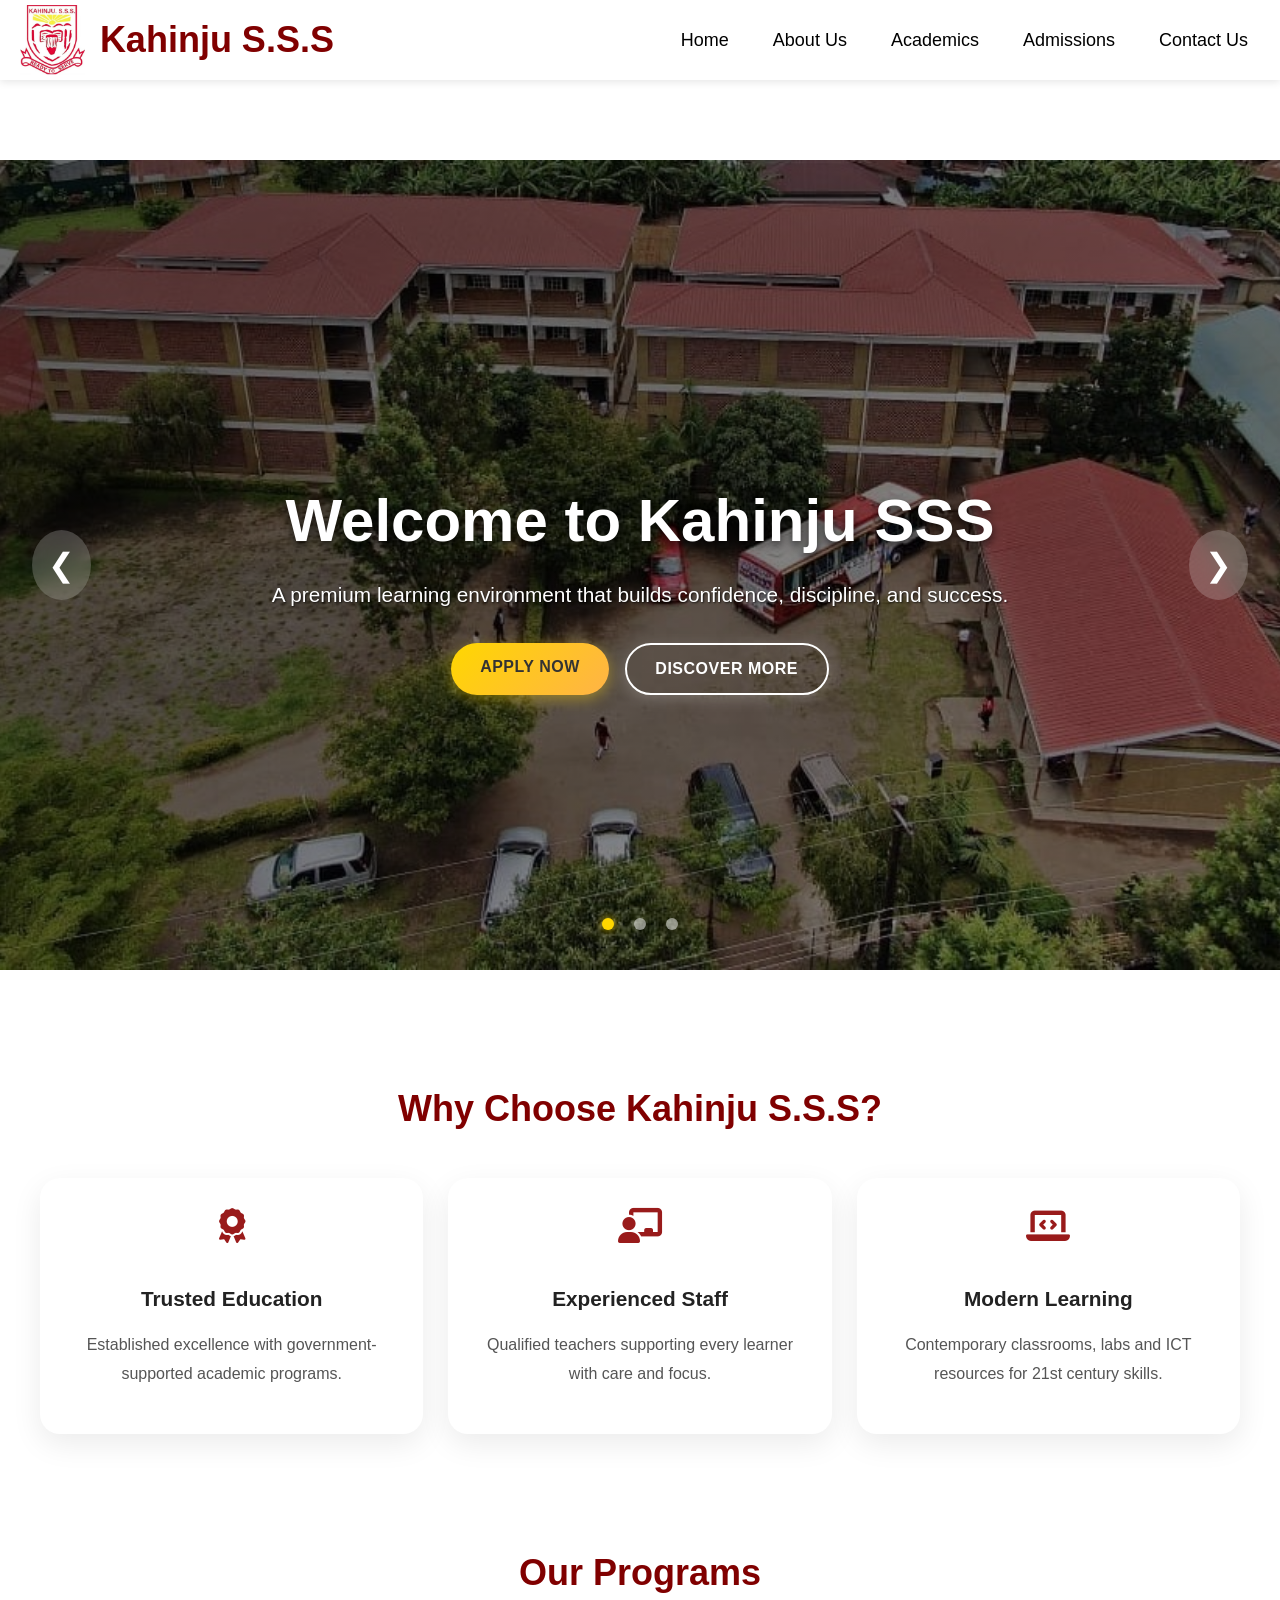
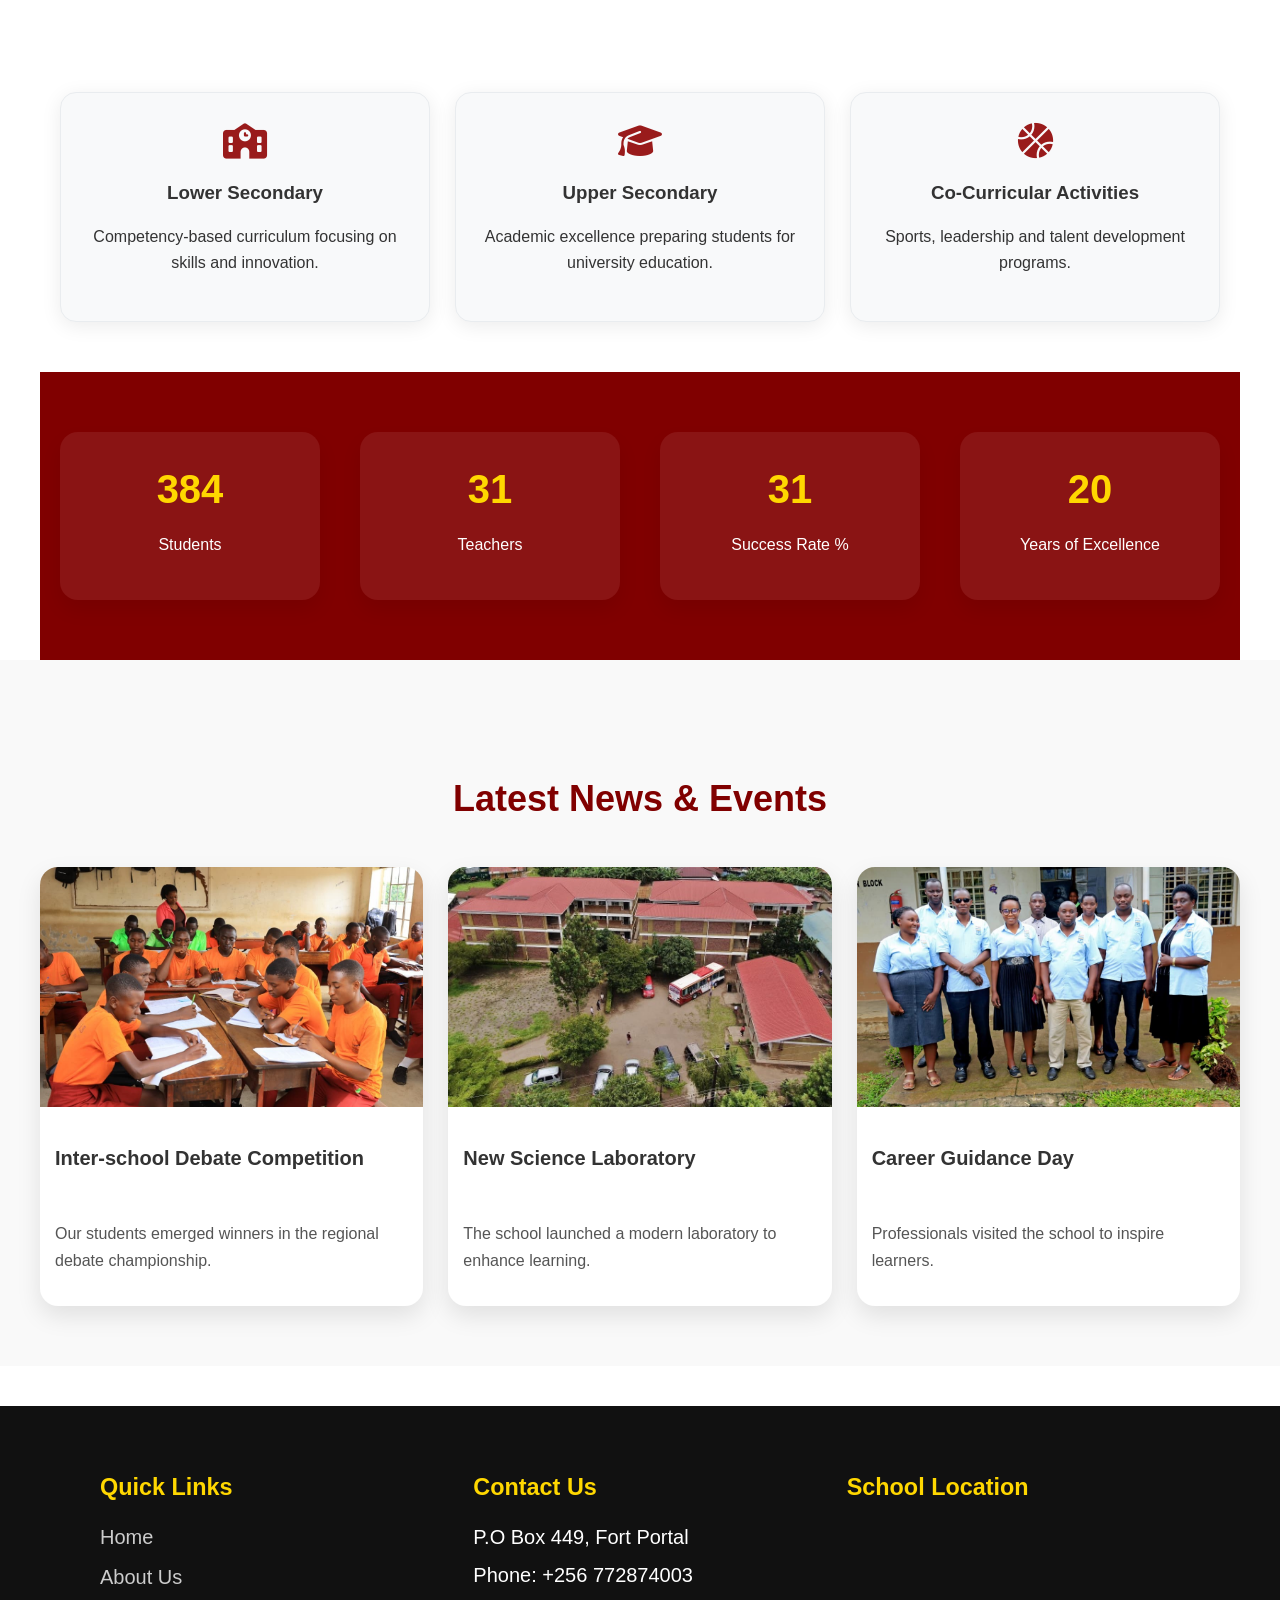
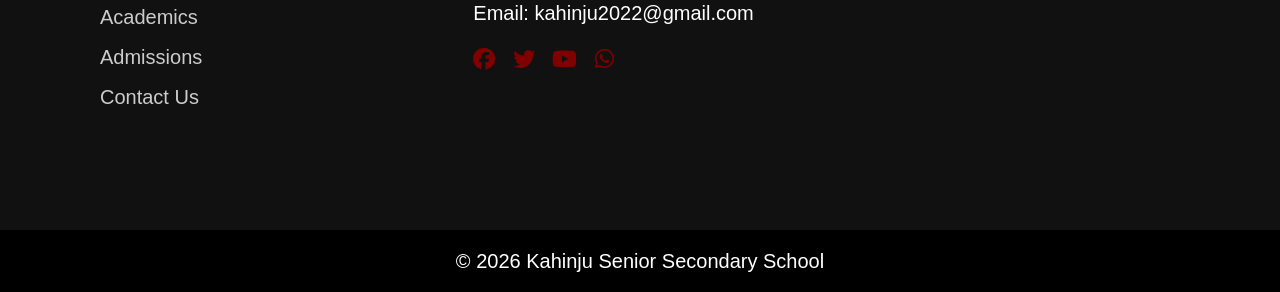
==== commit 7c42ede8: "update" ====
--- a/index.html
+++ b/index.html
@@ -56,7 +56,7 @@
 </div>
 
 <div class="hero-content">
-<h2 class="hero-title">Welcome to Kahinju SSS</h2>
+<h1 class="hero-title">Welcome to Kahinju SSS</h1>
 <p class="hero-subtitle">A premium learning environment that builds confidence, discipline, and success.</p>
 <div class="hero-buttons">
 <a href="admissions.html" class="btn-primary">Apply Now</a>
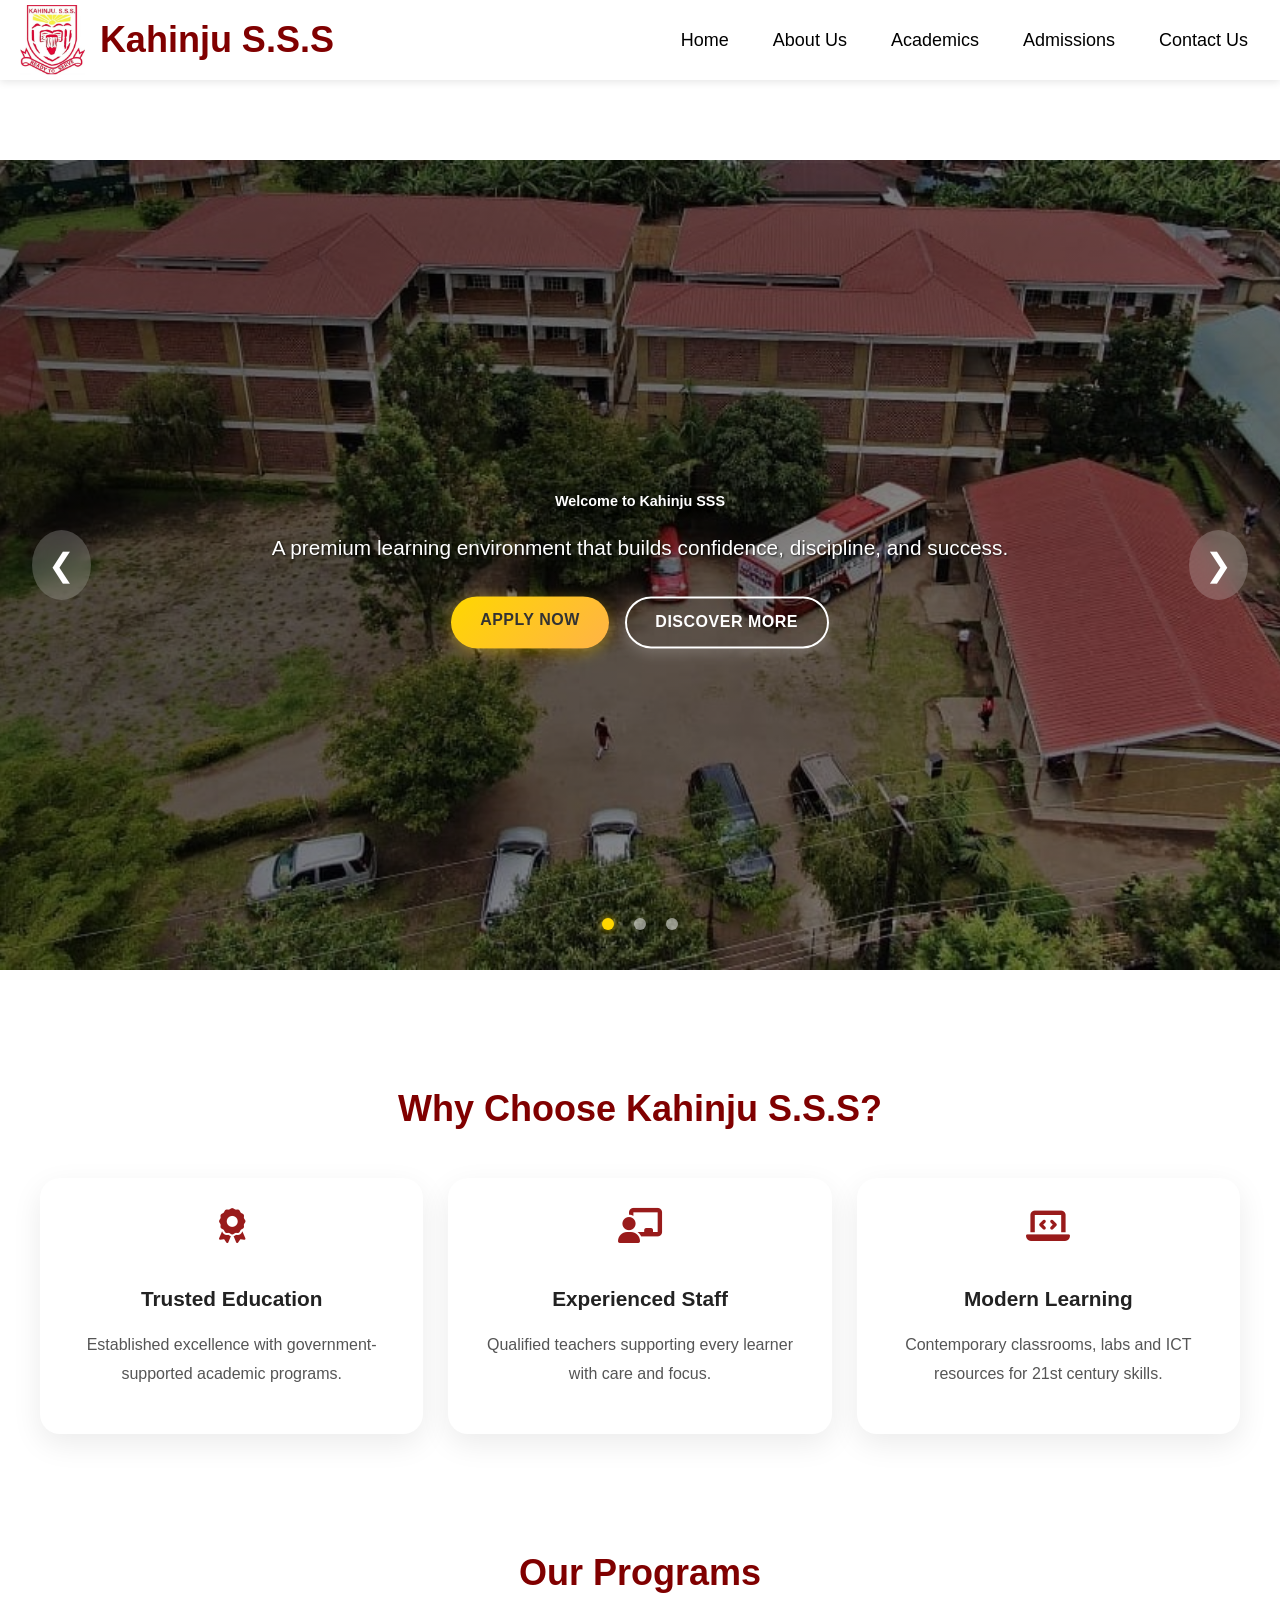
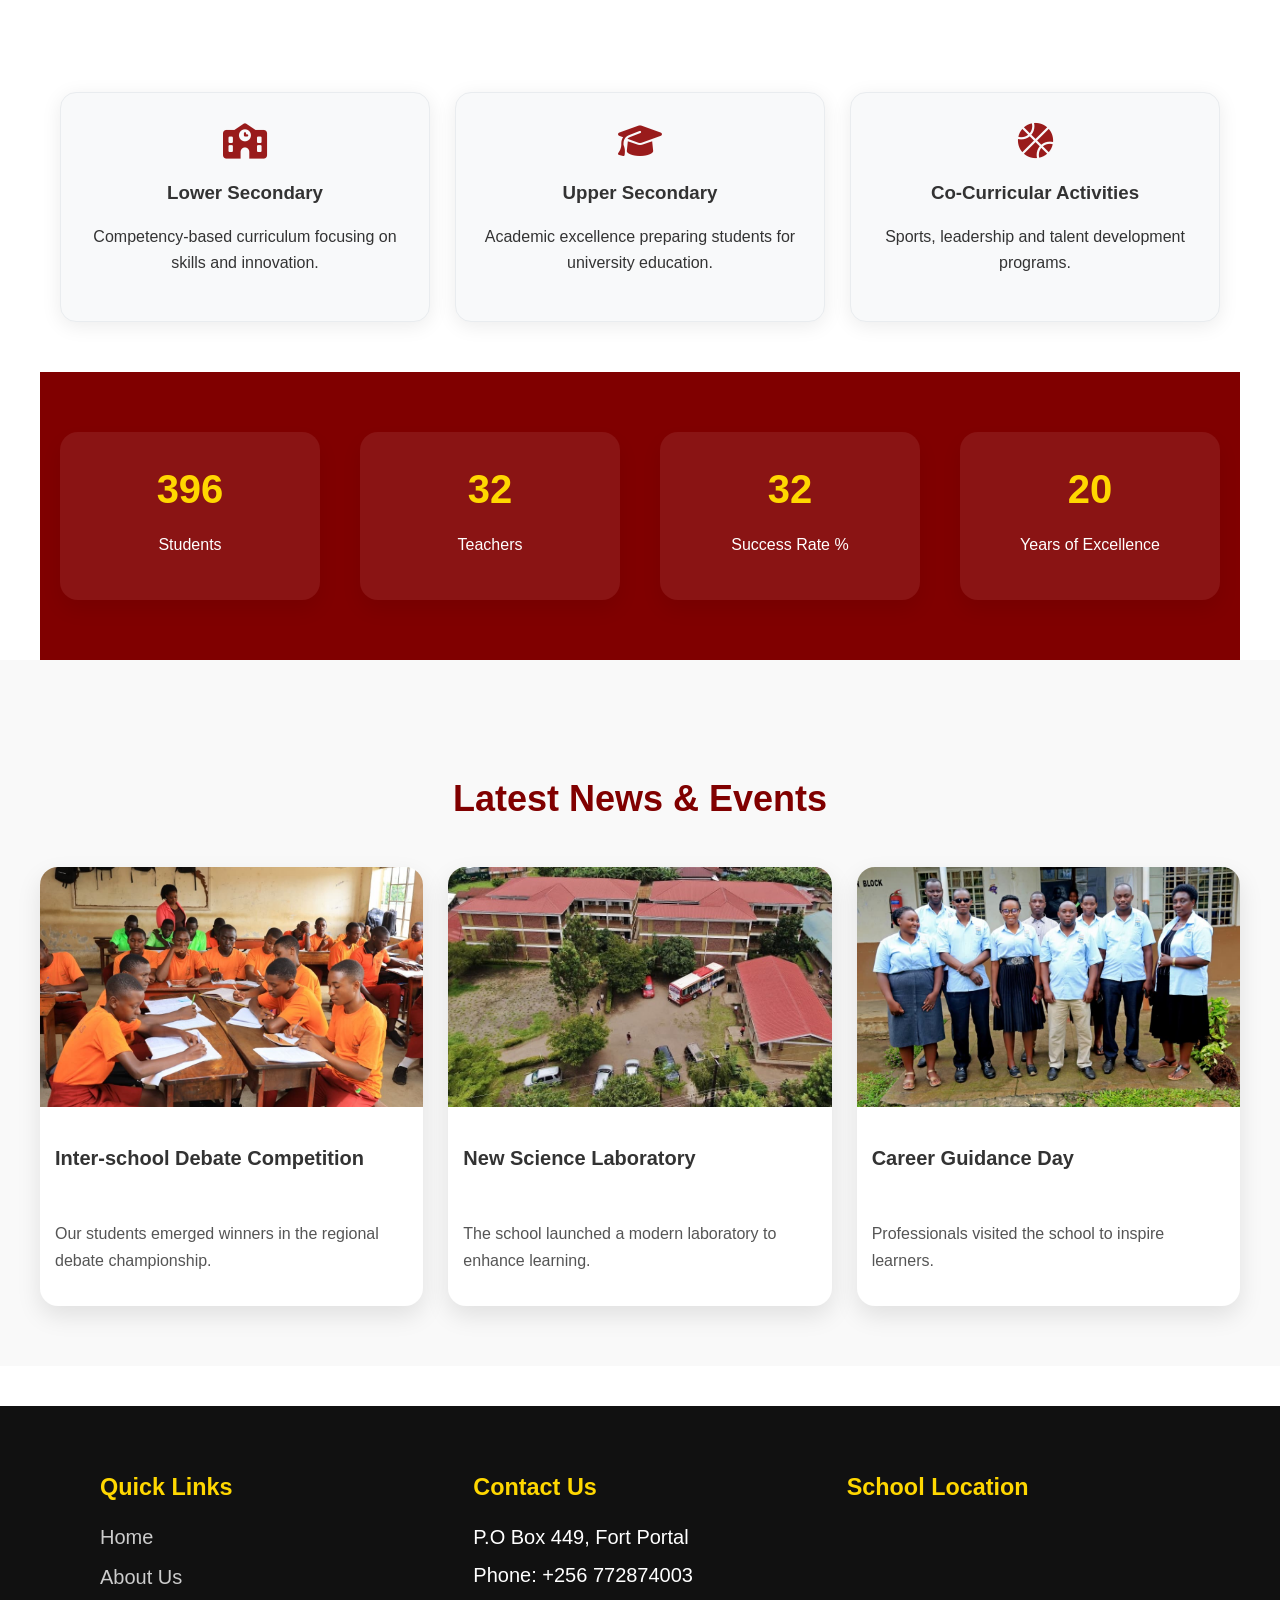
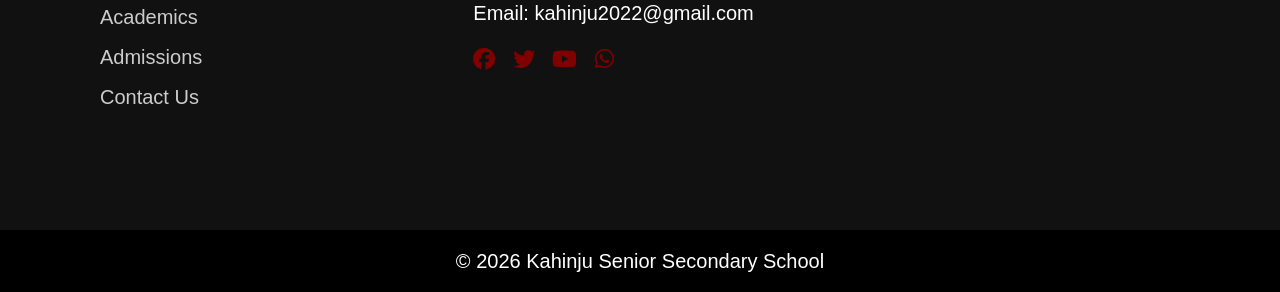
==== commit cf446e29: "update update" ====
--- a/index.html
+++ b/index.html
@@ -56,7 +56,7 @@
 </div>
 
 <div class="hero-content">
-<h1 class="hero-title">Welcome to Kahinju SSS</h1>
+<h1 class="hero-title" style="font-size: 0.9rem;">Welcome to Kahinju SSS</h1>
 <p class="hero-subtitle">A premium learning environment that builds confidence, discipline, and success.</p>
 <div class="hero-buttons">
 <a href="admissions.html" class="btn-primary">Apply Now</a>
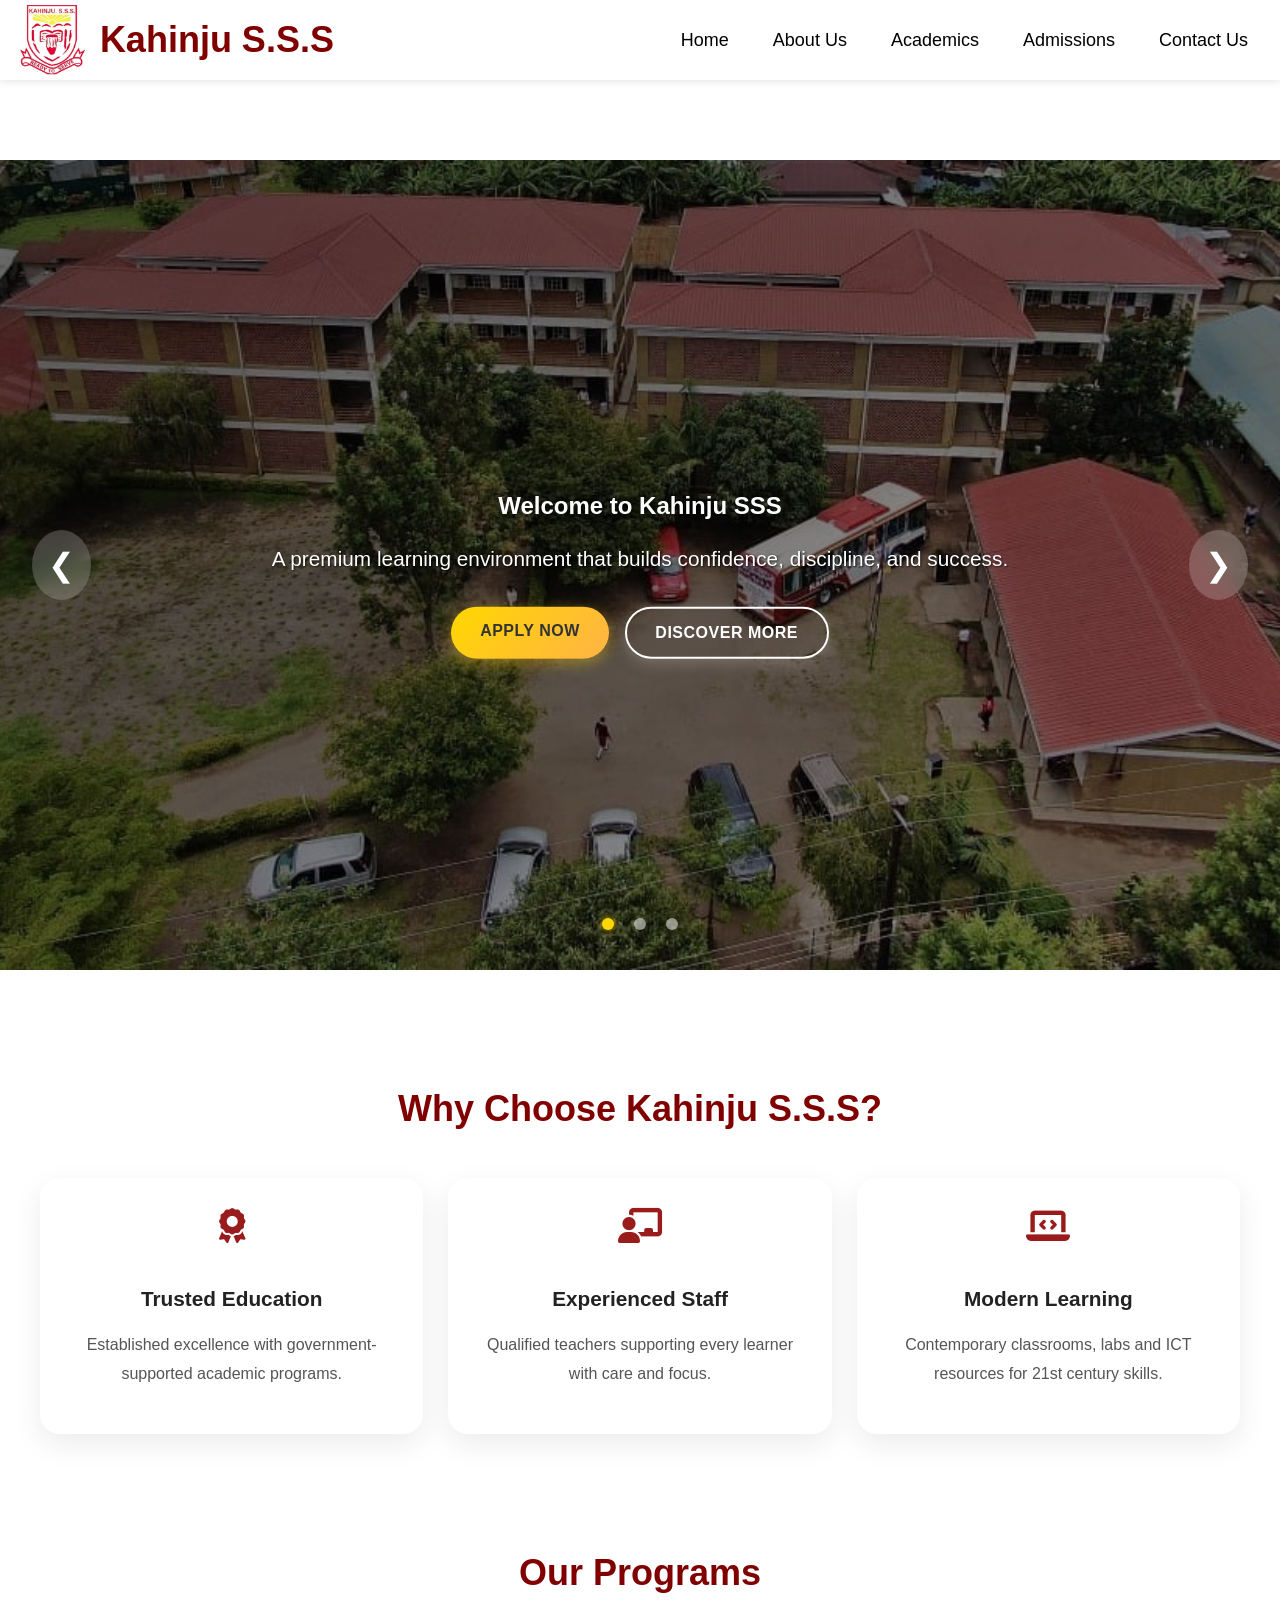
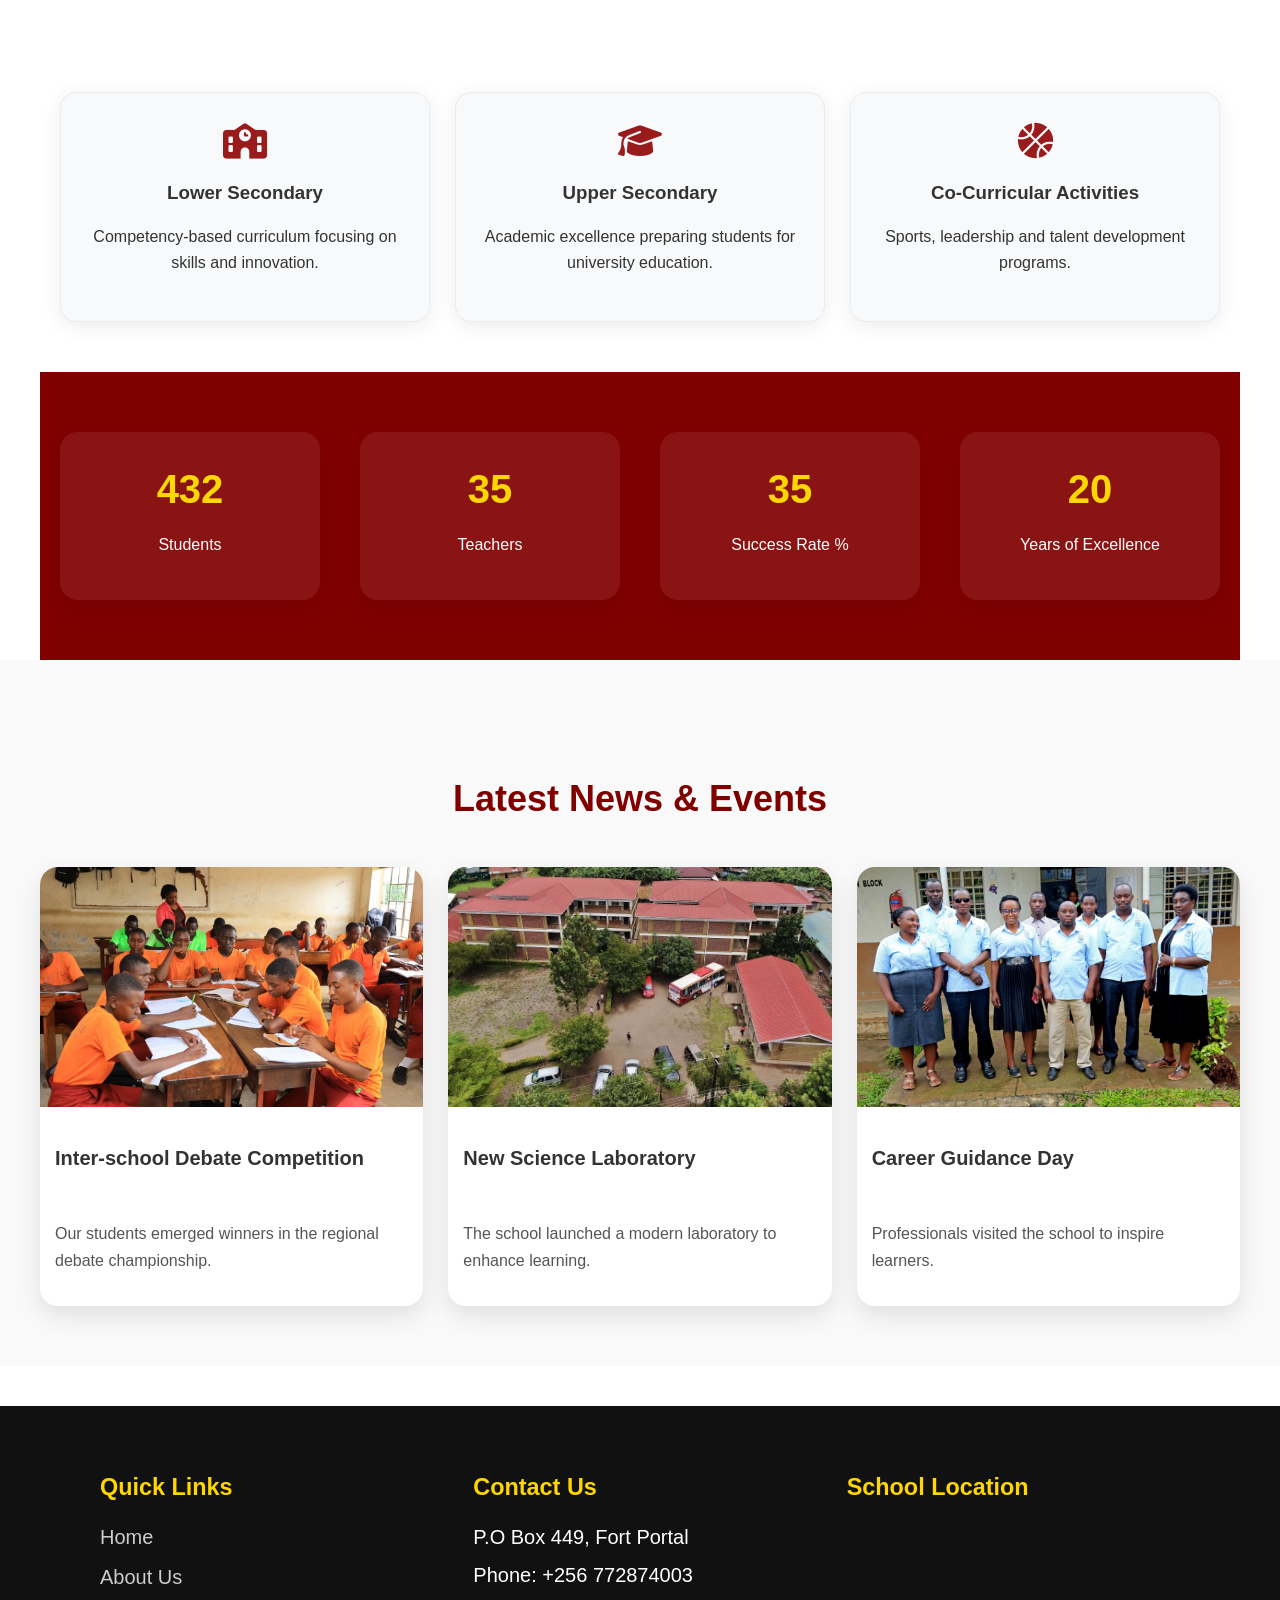
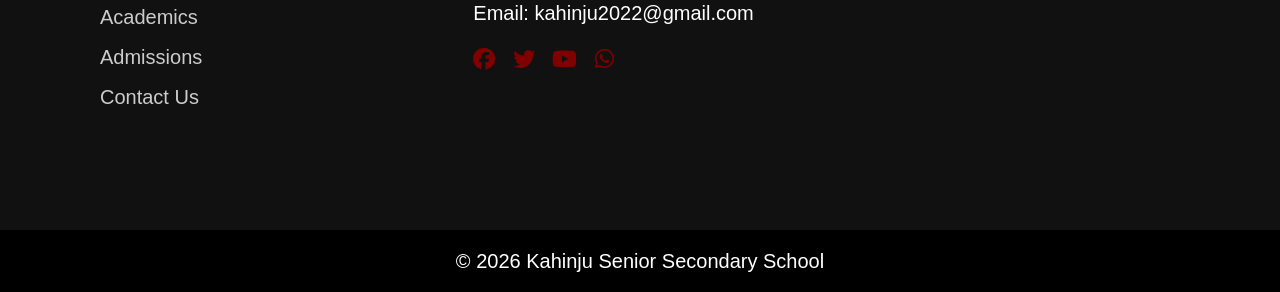
==== commit 006b430f: "update" ====
--- a/index.html
+++ b/index.html
@@ -56,7 +56,7 @@
 </div>
 
 <div class="hero-content">
-<h1 class="hero-title" style="font-size: 0.9rem;">Welcome to Kahinju SSS</h1>
+<h1 class="hero-title" style="font-size: 1.5rem;">Welcome to Kahinju SSS</h1>
 <p class="hero-subtitle">A premium learning environment that builds confidence, discipline, and success.</p>
 <div class="hero-buttons">
 <a href="admissions.html" class="btn-primary">Apply Now</a>
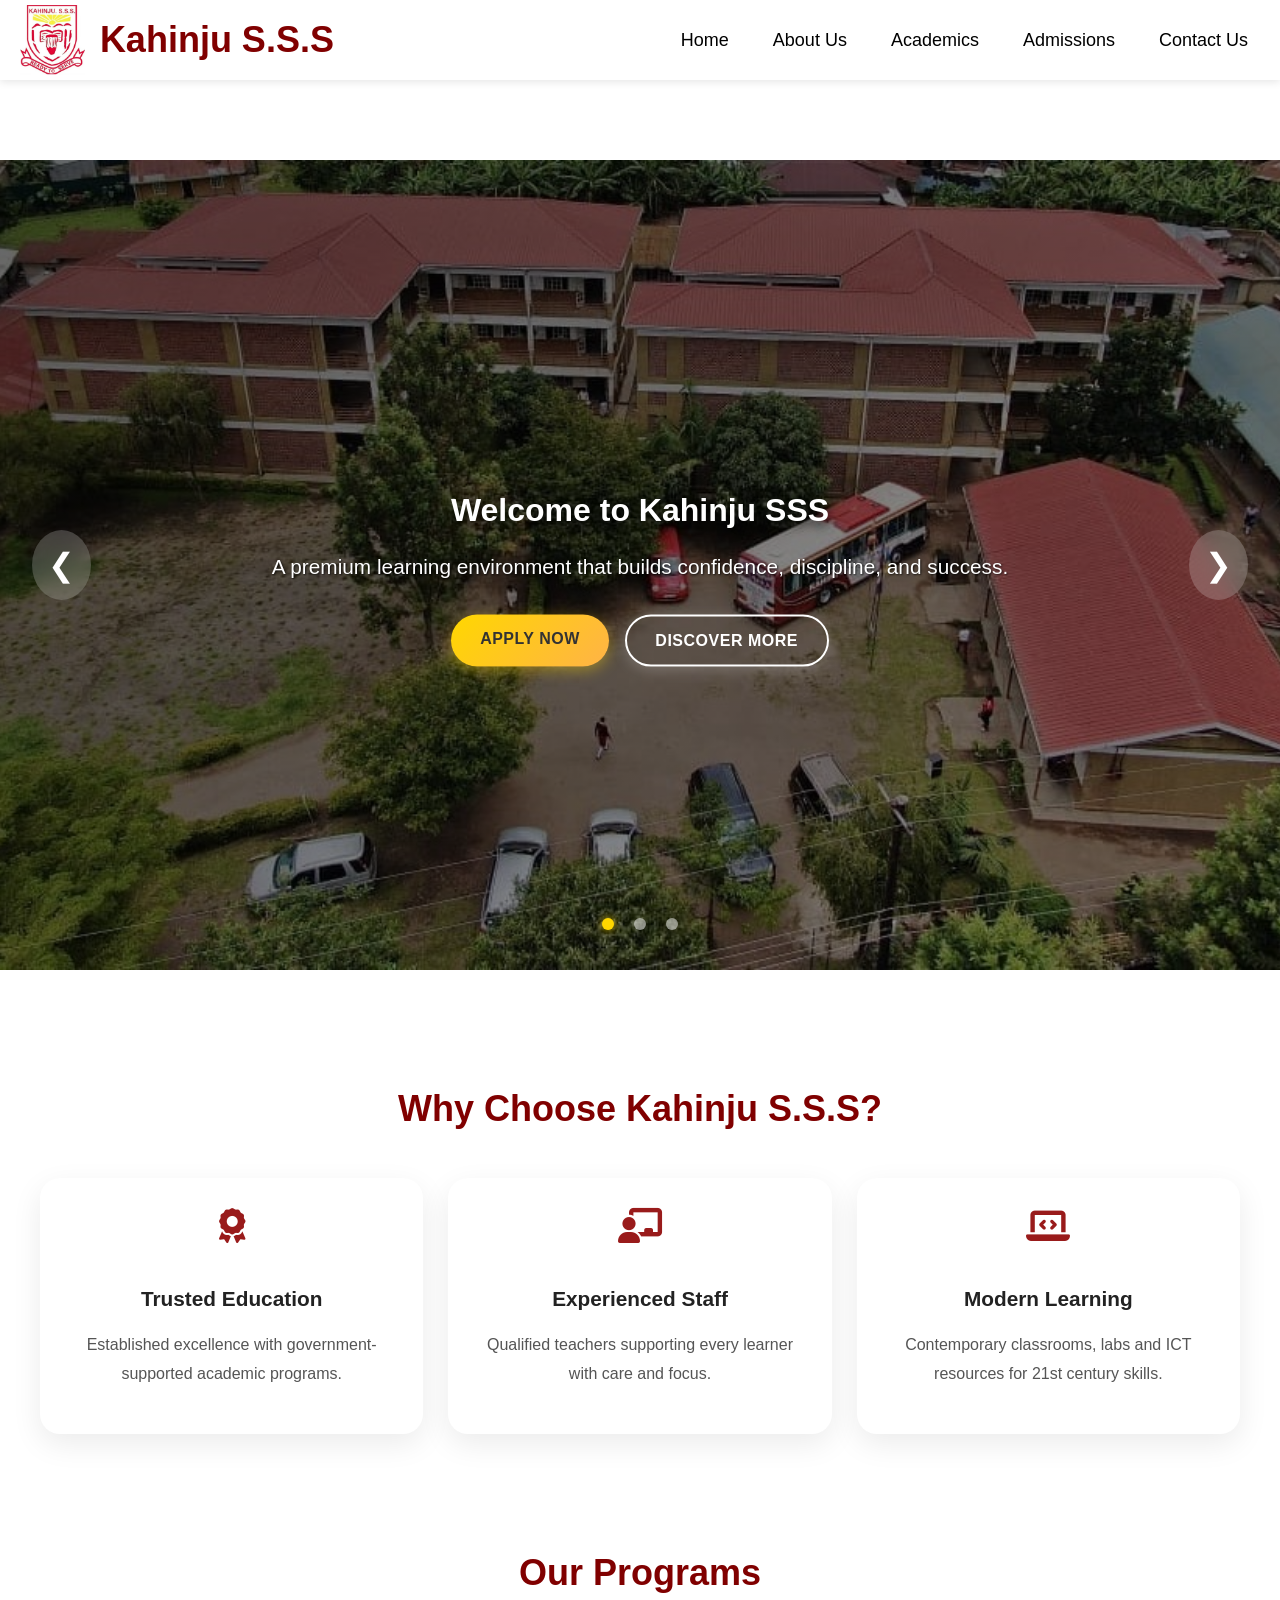
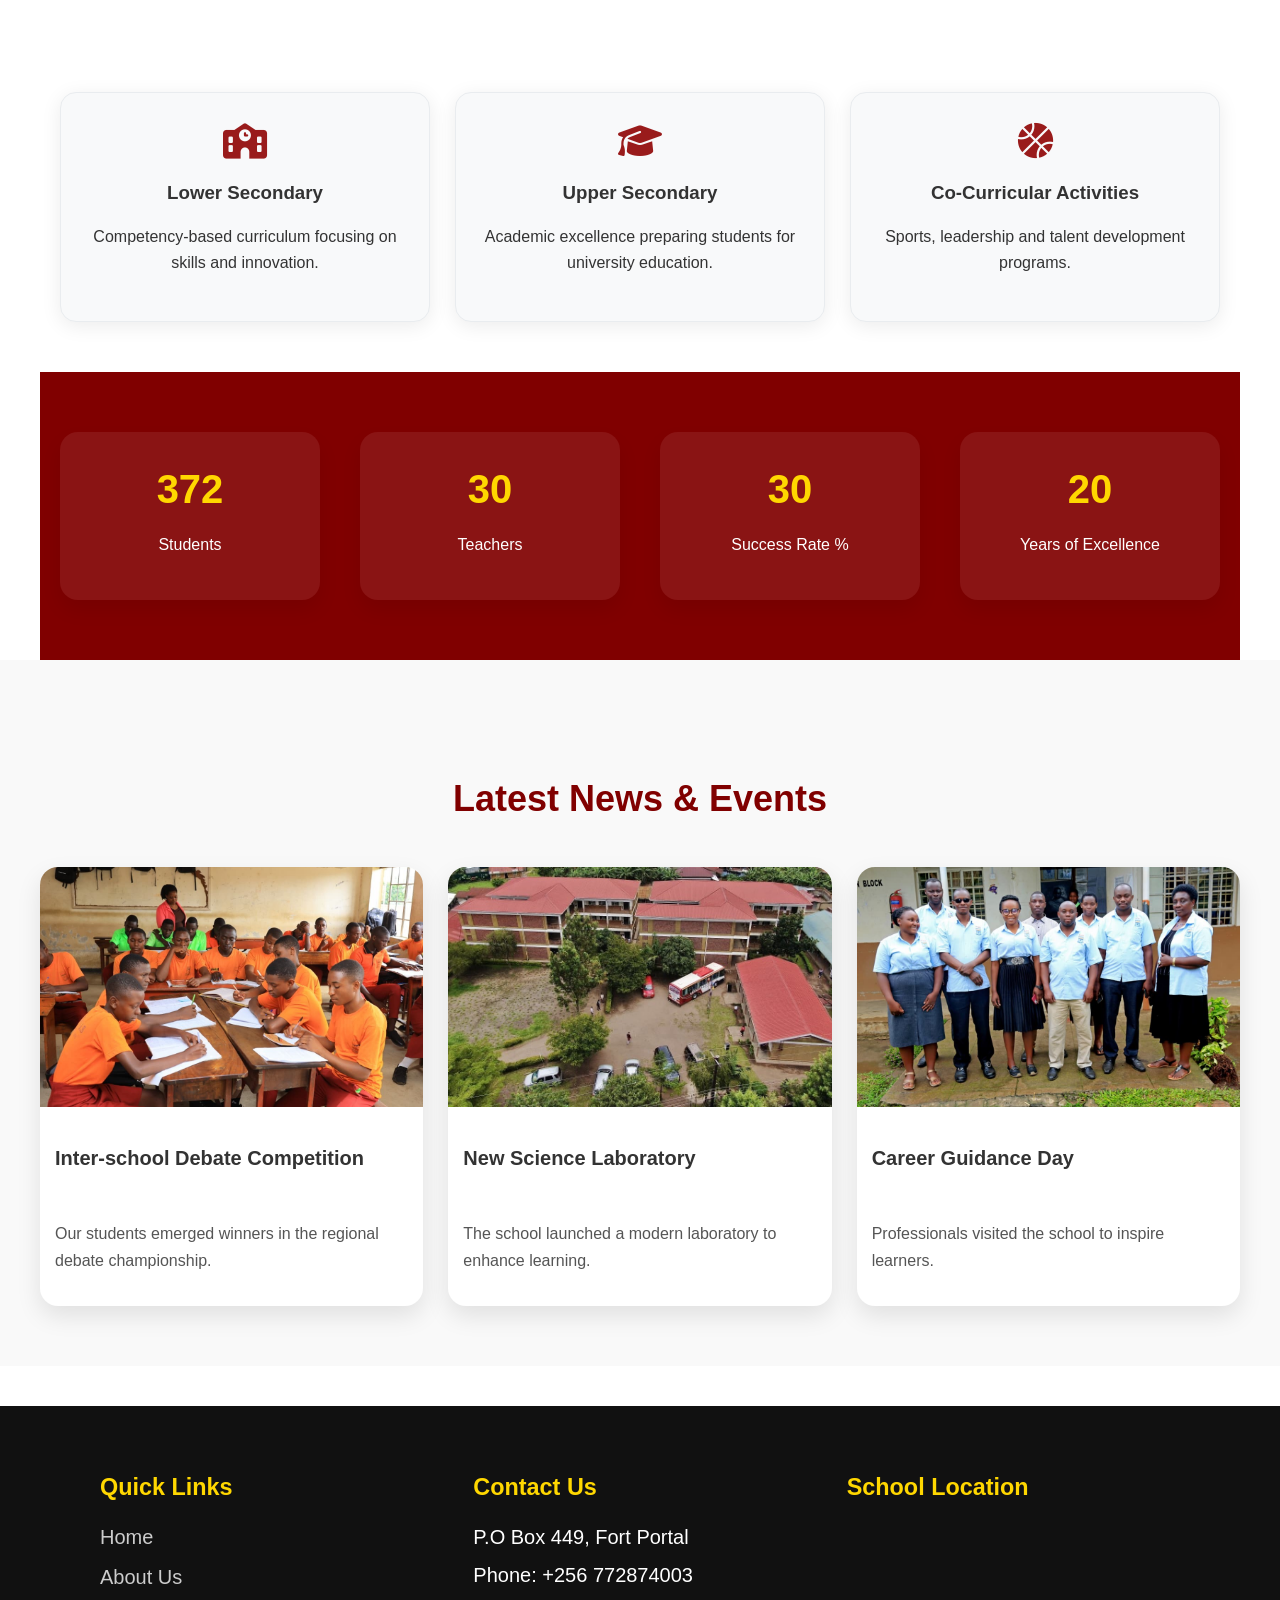
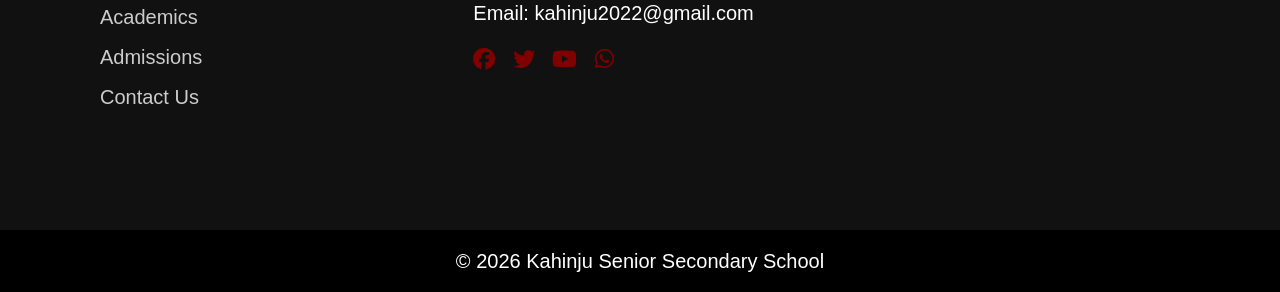
==== commit 6c4165a0: "update" ====
--- a/index.html
+++ b/index.html
@@ -56,7 +56,7 @@
 </div>
 
 <div class="hero-content">
-<h1 class="hero-title" style="font-size: 1.5rem;">Welcome to Kahinju SSS</h1>
+<h1 class="hero-title" style="font-size: 2rem;">Welcome to Kahinju SSS</h1>
 <p class="hero-subtitle">A premium learning environment that builds confidence, discipline, and success.</p>
 <div class="hero-buttons">
 <a href="admissions.html" class="btn-primary">Apply Now</a>
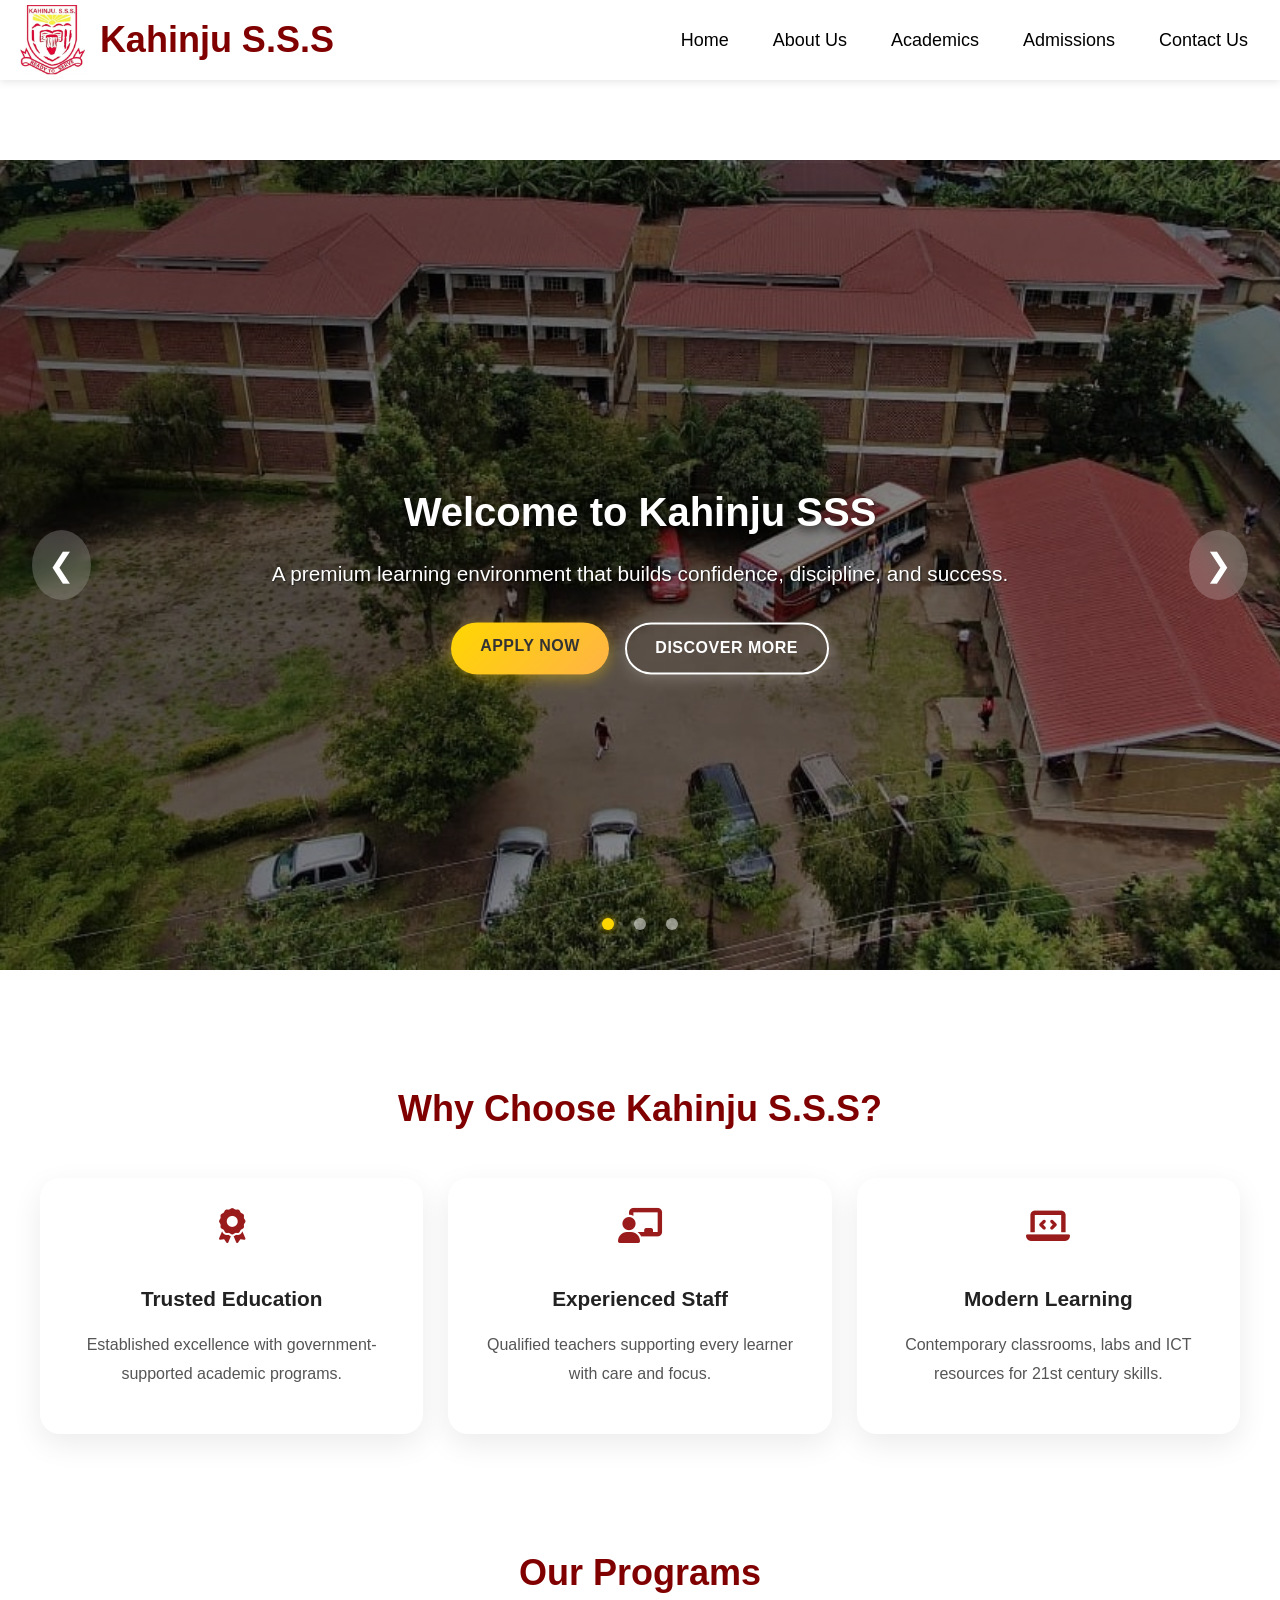
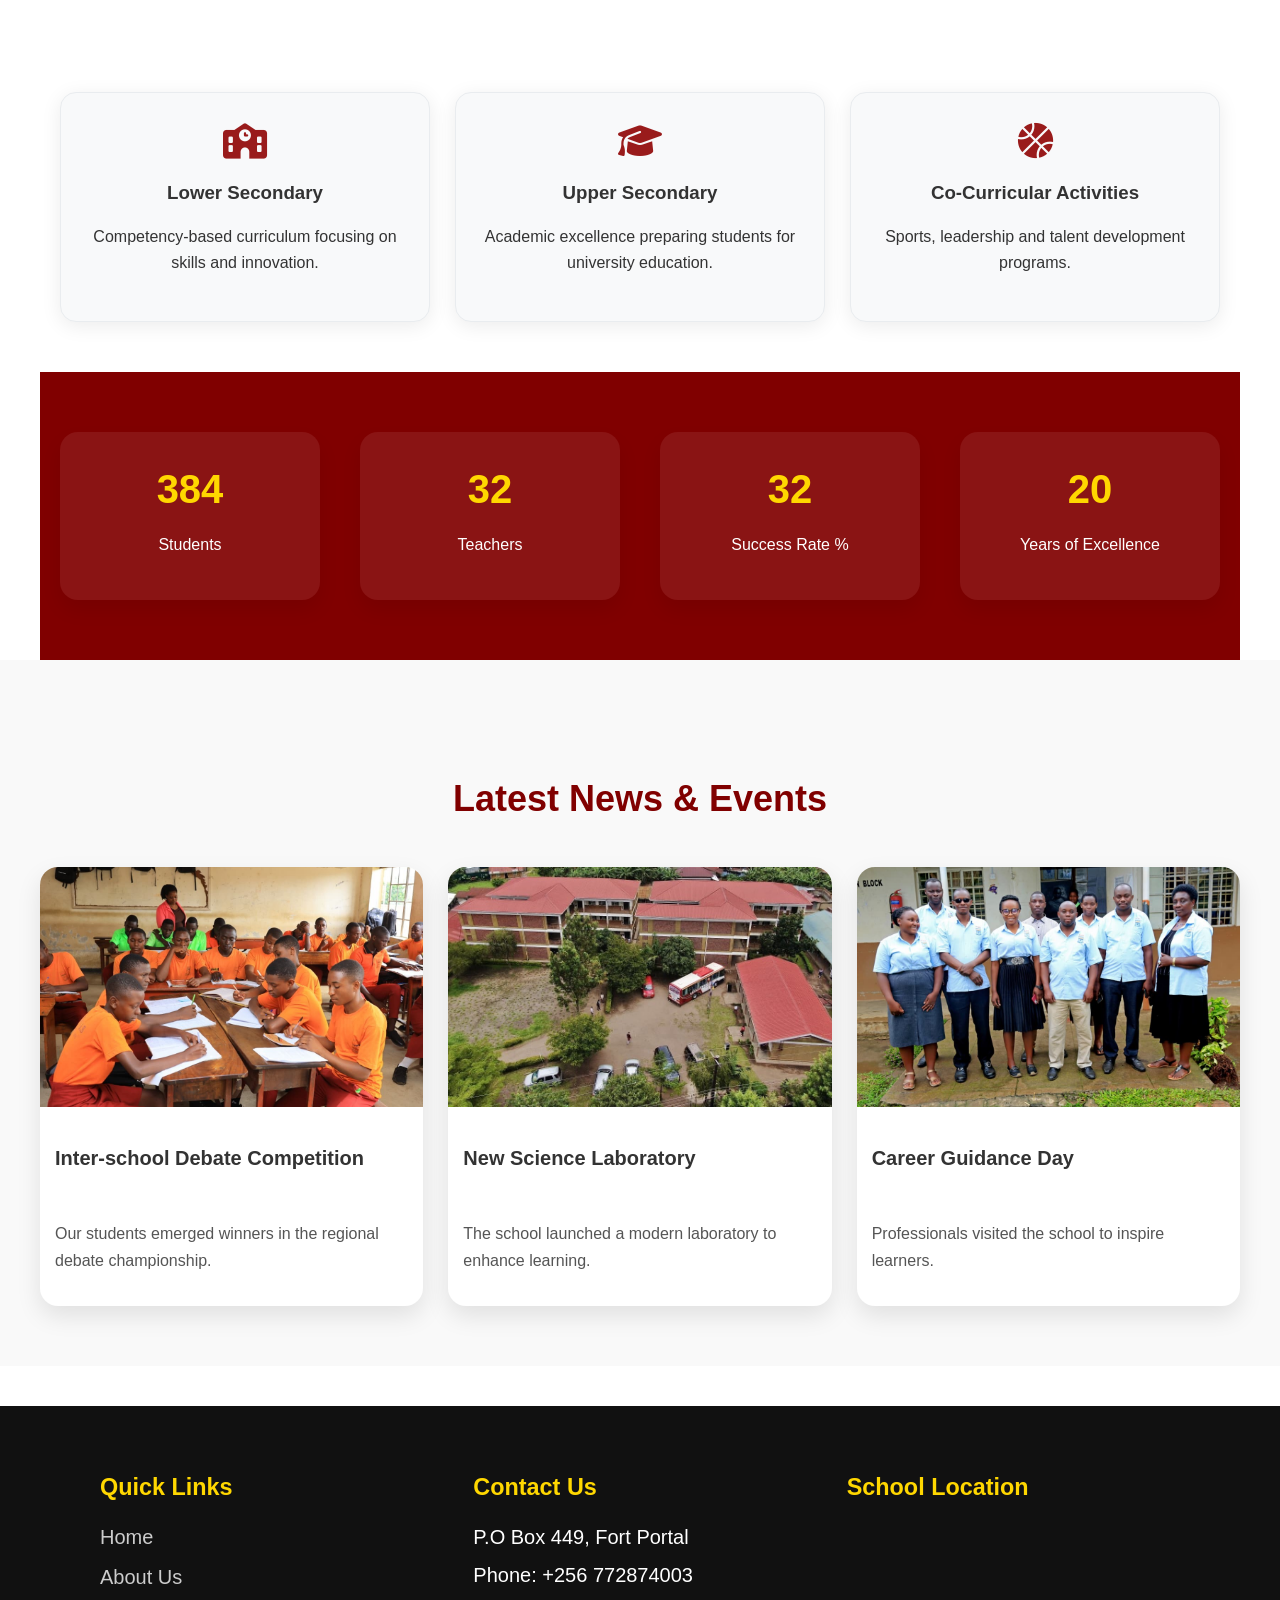
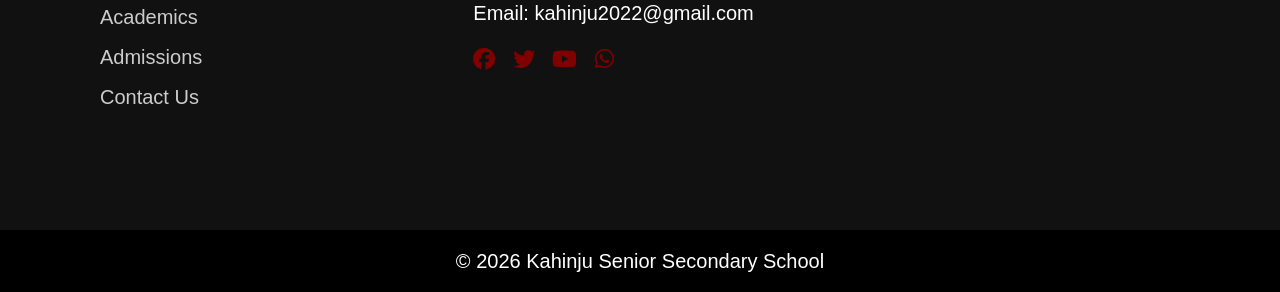
==== commit 5995c810: "update" ====
--- a/index.html
+++ b/index.html
@@ -56,7 +56,7 @@
 </div>
 
 <div class="hero-content">
-<h1 class="hero-title" style="font-size: 2rem;">Welcome to Kahinju SSS</h1>
+<h1 class="hero-title" style="font-size: 2.5rem;">Welcome to Kahinju SSS</h1>
 <p class="hero-subtitle">A premium learning environment that builds confidence, discipline, and success.</p>
 <div class="hero-buttons">
 <a href="admissions.html" class="btn-primary">Apply Now</a>
